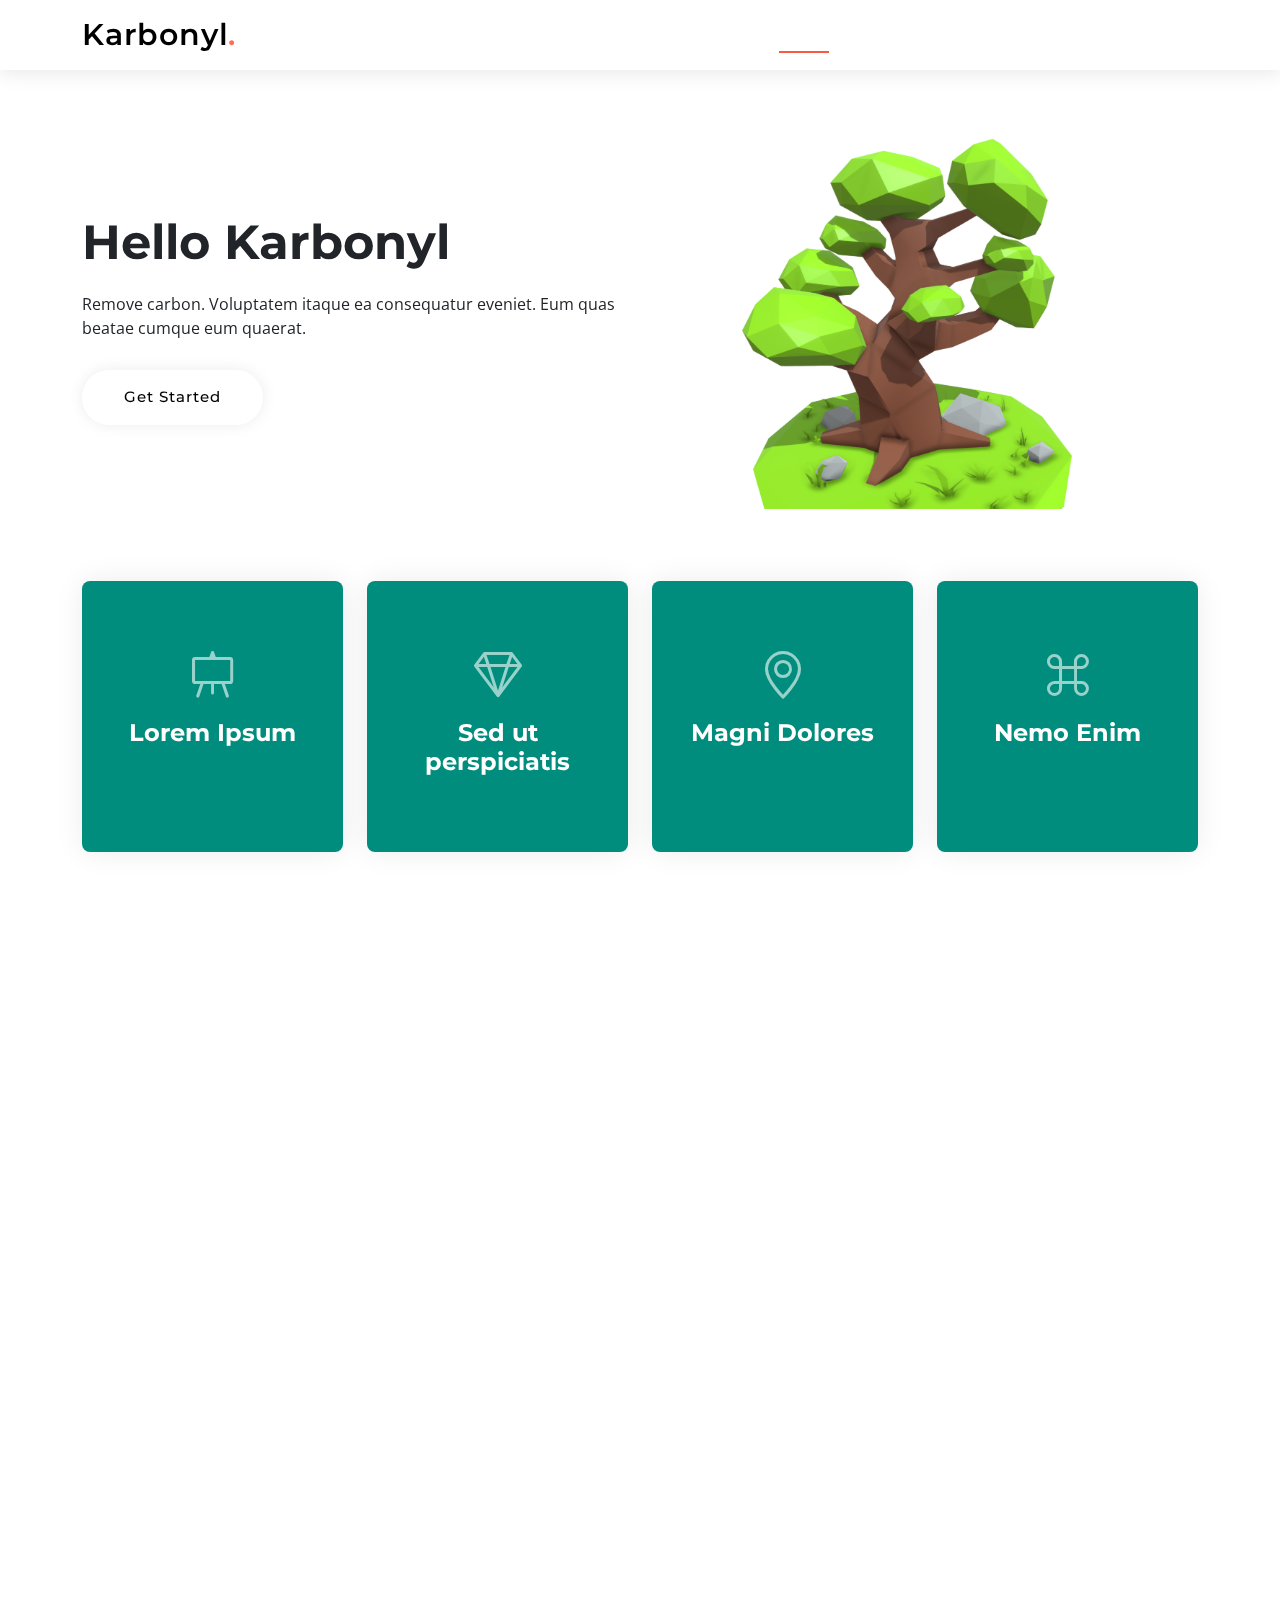
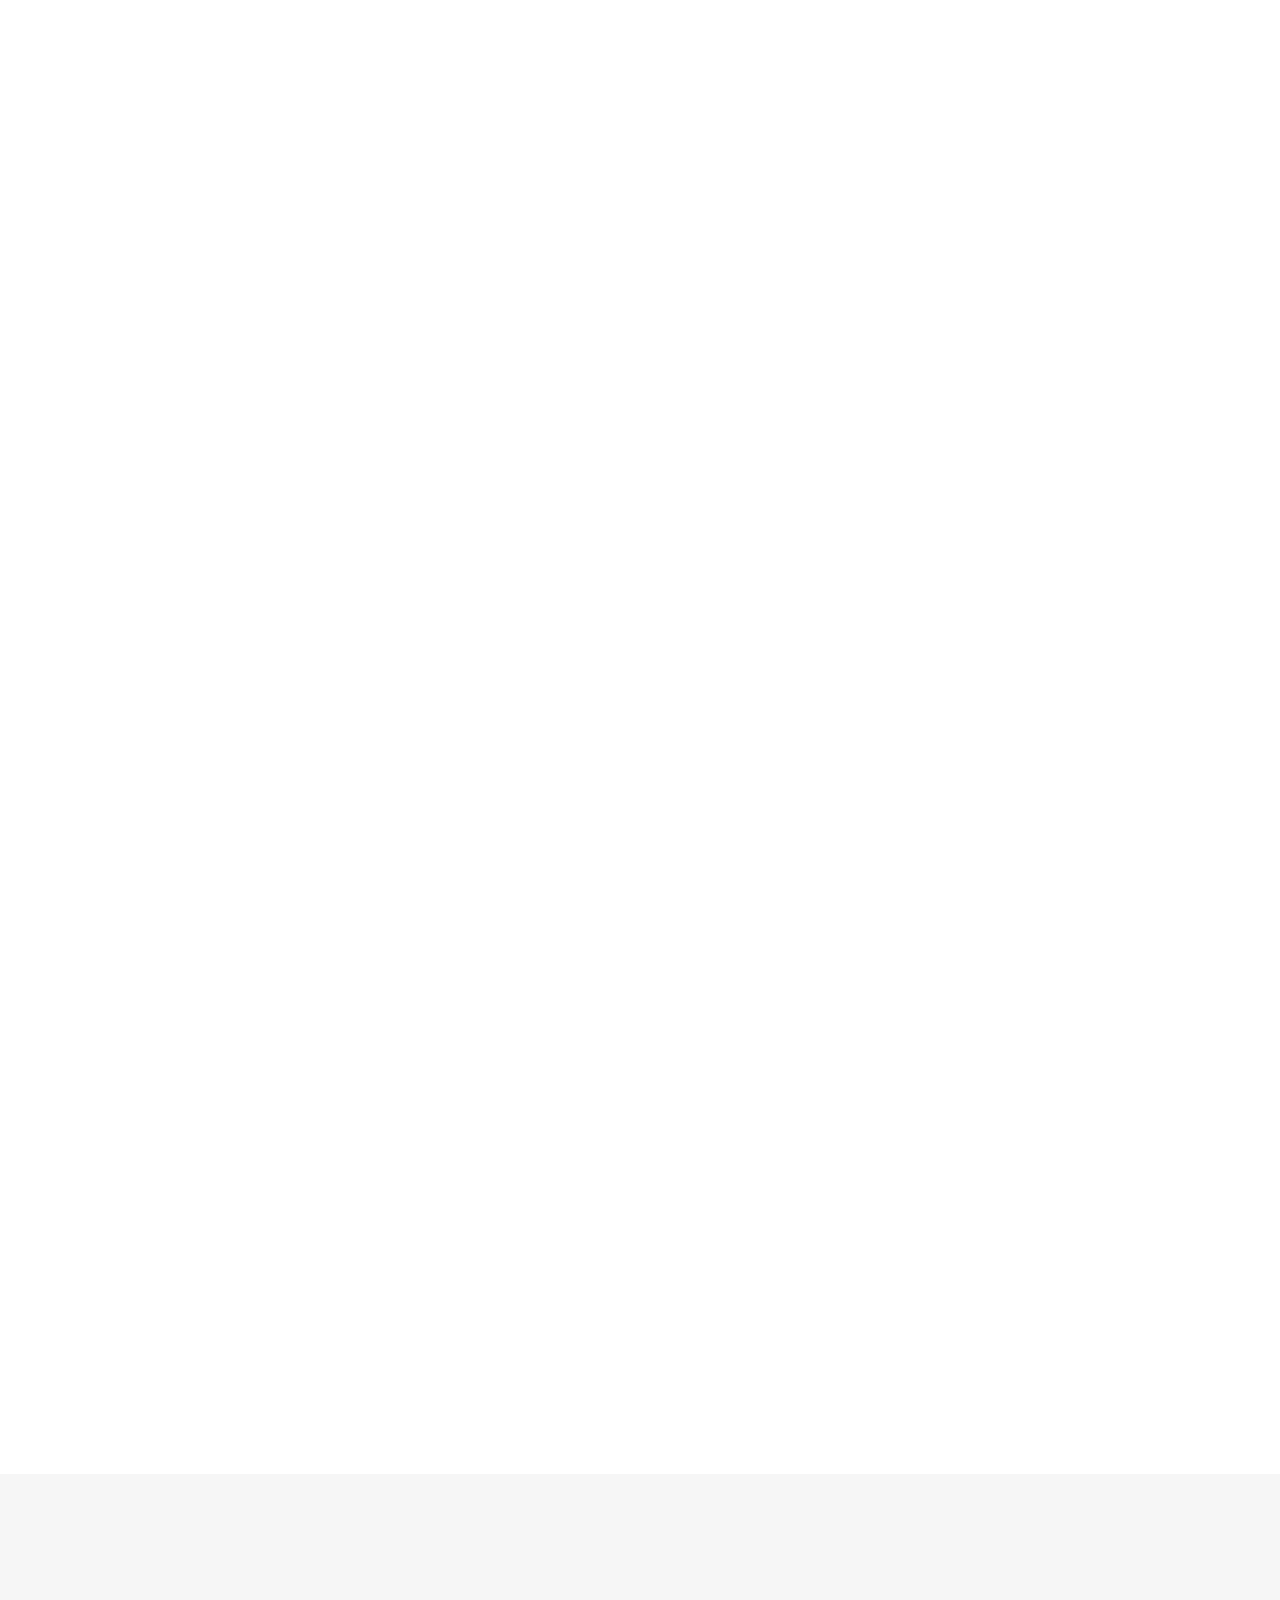
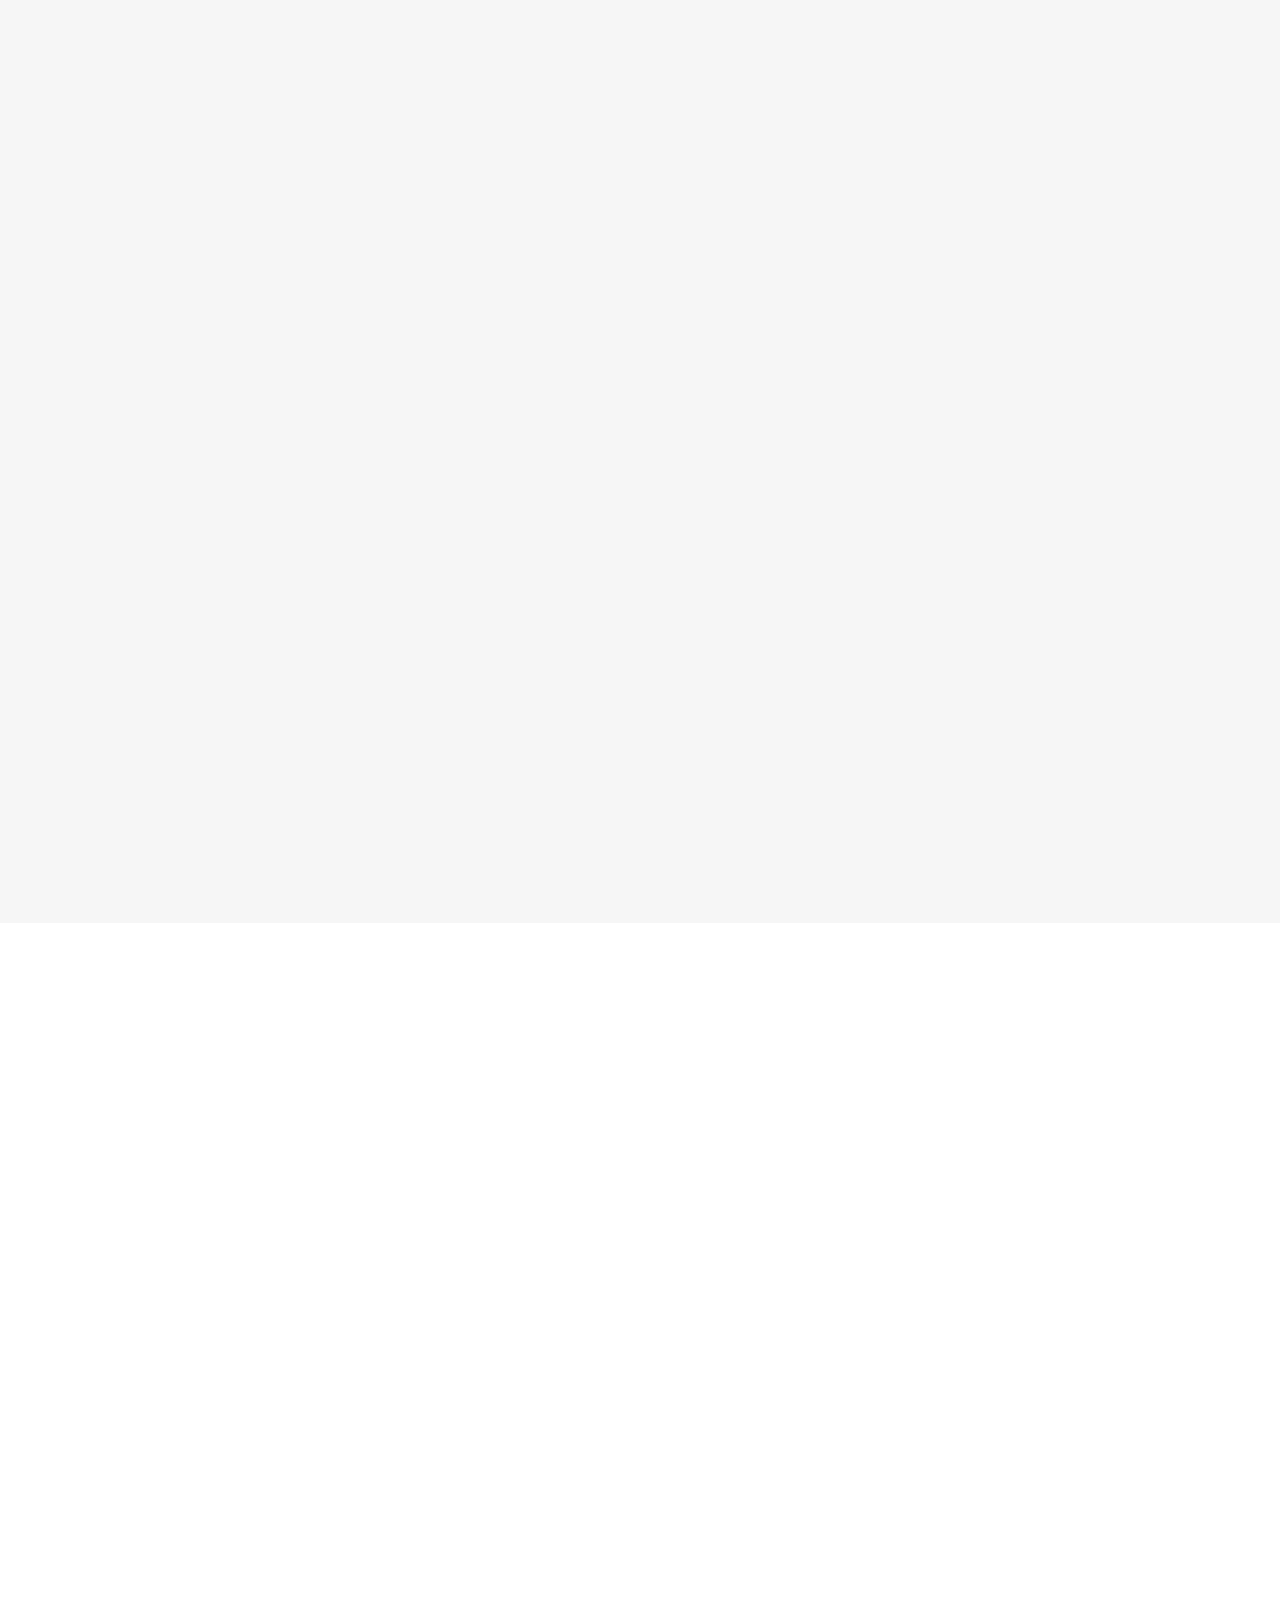
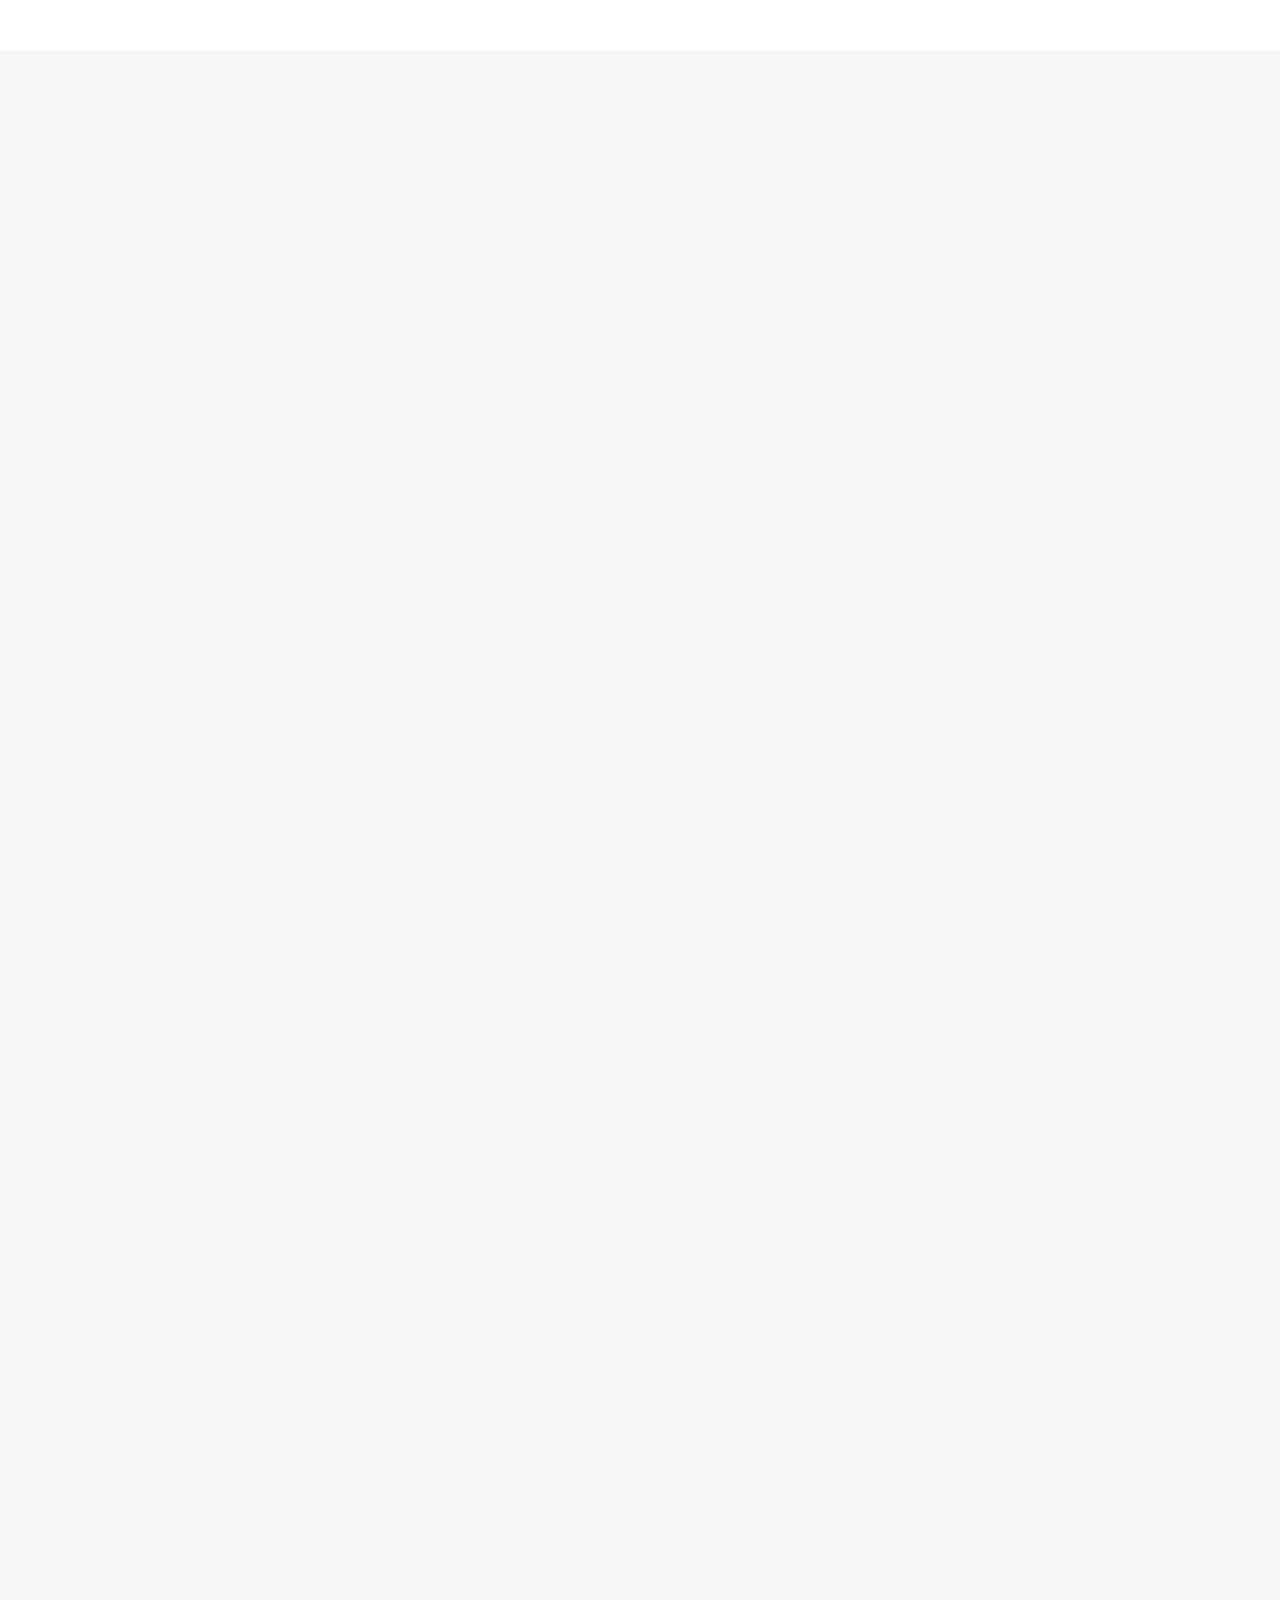
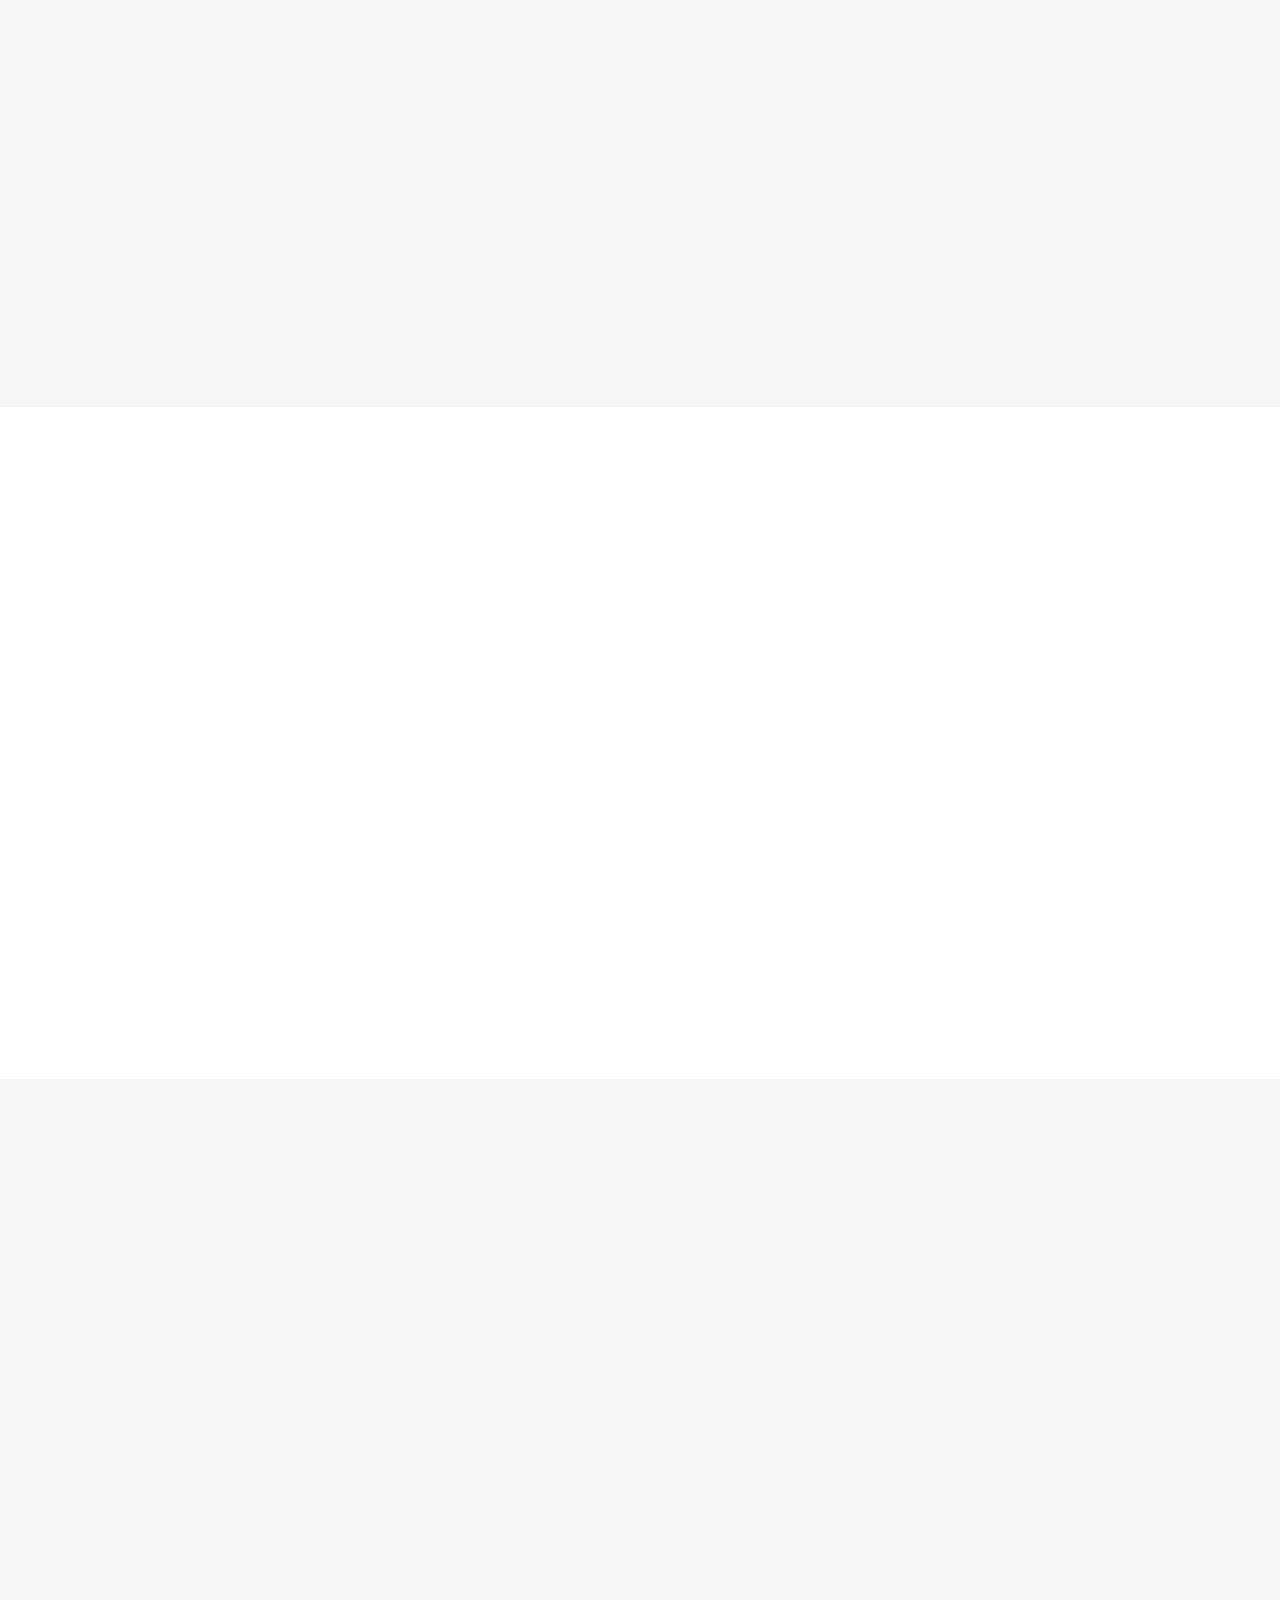
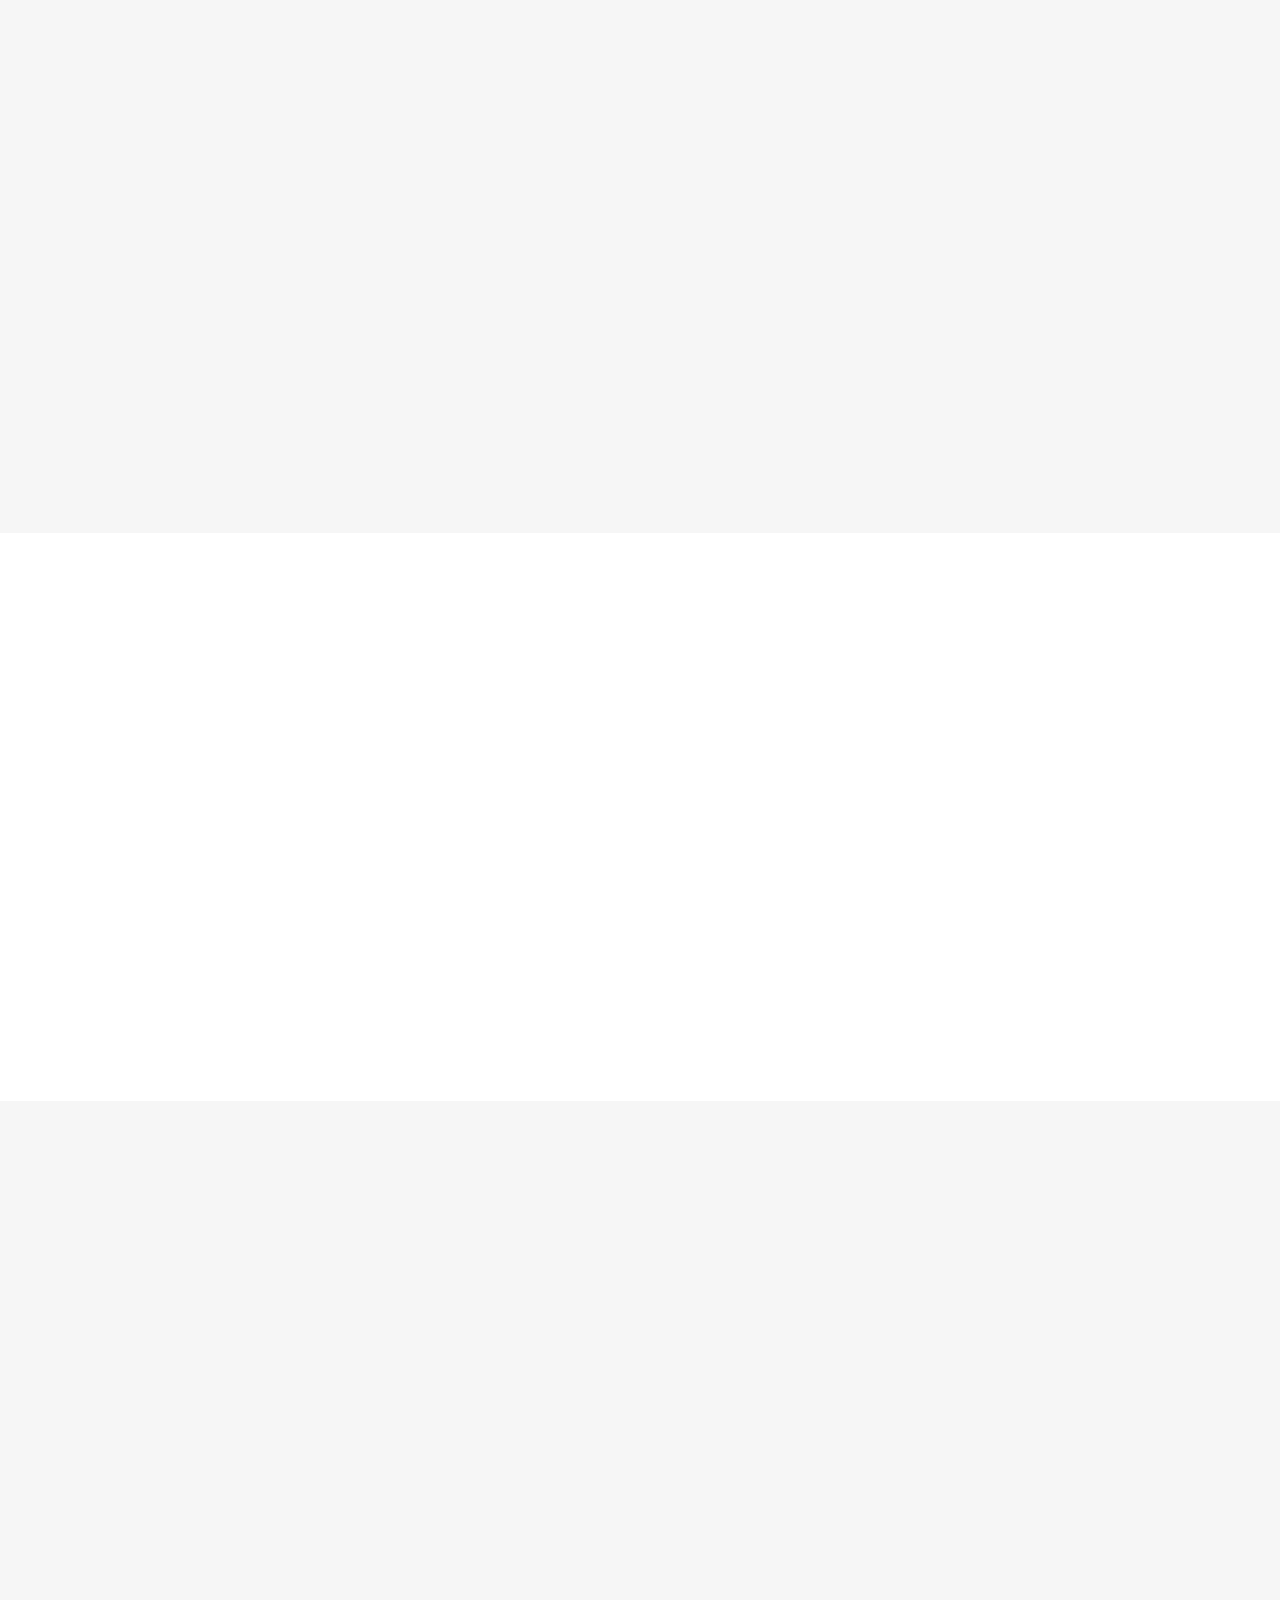
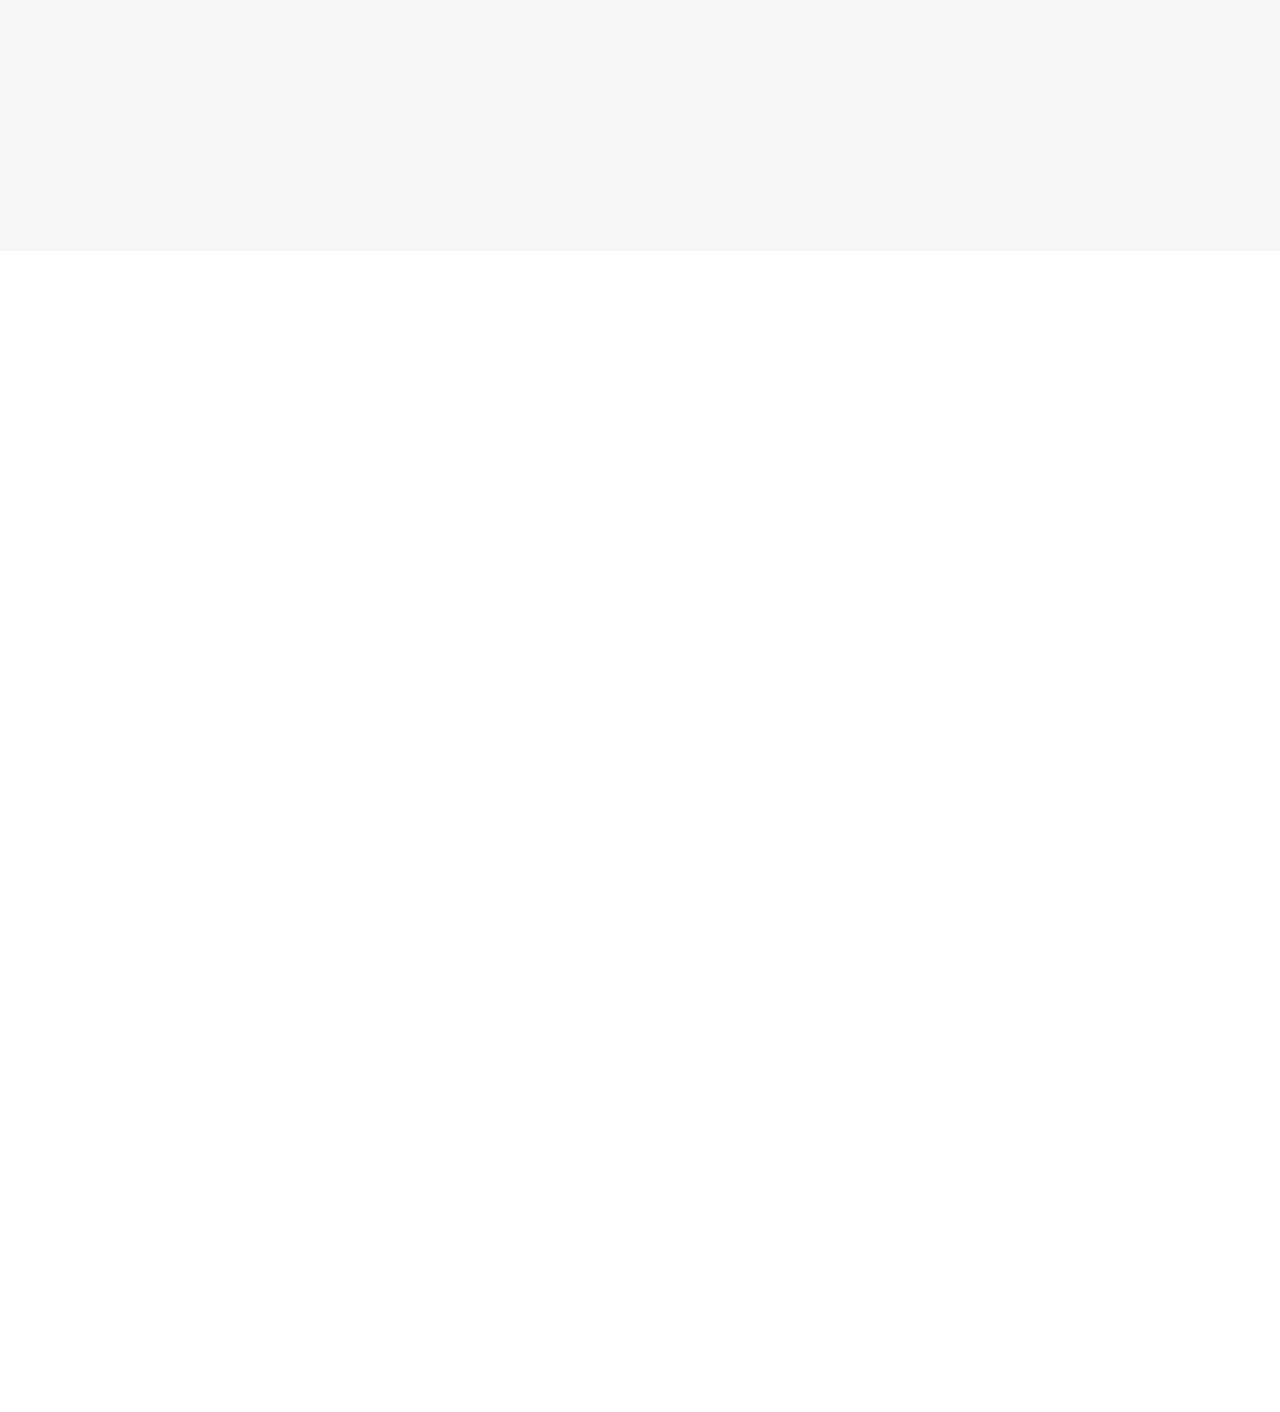
==== Impact/index.html @ b31f75f5 "Repushed a code" ====
<!DOCTYPE html>
<html lang="en">

<head>
  <meta charset="utf-8">
  <meta content="width=device-width, initial-scale=1.0" name="viewport">

  <title>Impact Bootstrap Template - Index</title>
  <meta content="" name="description">
  <meta content="" name="keywords">

  <!-- Favicons -->
  <link href="assets/img/favicon.png" rel="icon">
  <link href="assets/img/apple-touch-icon.png" rel="apple-touch-icon">

  <!-- Google Fonts -->
  <link rel="preconnect" href="https://fonts.googleapis.com">
  <link rel="preconnect" href="https://fonts.gstatic.com" crossorigin>
  <link href="https://fonts.googleapis.com/css2?family=Open+Sans:ital,wght@0,300;0,400;0,500;0,600;0,700;1,300;1,400;1,600;1,700&family=Montserrat:ital,wght@0,300;0,400;0,500;0,600;0,700;1,300;1,400;1,500;1,600;1,700&family=Raleway:ital,wght@0,300;0,400;0,500;0,600;0,700;1,300;1,400;1,500;1,600;1,700&display=swap" rel="stylesheet">

  <!-- Vendor CSS Files -->
  <link href="assets/vendor/bootstrap/css/bootstrap.min.css" rel="stylesheet">
  <link href="assets/vendor/bootstrap-icons/bootstrap-icons.css" rel="stylesheet">
  <link href="assets/vendor/aos/aos.css" rel="stylesheet">
  <link href="assets/vendor/glightbox/css/glightbox.min.css" rel="stylesheet">
  <link href="assets/vendor/swiper/swiper-bundle.min.css" rel="stylesheet">

  <!-- Template Main CSS File -->
  <link href="assets/css/main.css" rel="stylesheet">

  <!-- =======================================================
  * Template Name: Impact
  * Updated: Mar 10 2023 with Bootstrap v5.2.3
  * Template URL: https://bootstrapmade.com/impact-bootstrap-business-website-template/
  * Author: BootstrapMade.com
  * License: https://bootstrapmade.com/license/
  ======================================================== -->
</head>

<body>

  <!-- ======= Header ======= -->
  <!-- <section id="topbar" class="topbar d-flex align-items-center">
    <div class="container d-flex justify-content-center justify-content-md-between">
      <div class="contact-info d-flex align-items-center">
        <i class="bi bi-envelope d-flex align-items-center"><a href="mailto:contact@example.com">contact@example.com</a></i>
        <i class="bi bi-phone d-flex align-items-center ms-4"><span>+1 5589 55488 55</span></i>
      </div>
      <div class="social-links d-none d-md-flex align-items-center">
        <a href="#" class="twitter"><i class="bi bi-twitter"></i></a>
        <a href="#" class="facebook"><i class="bi bi-facebook"></i></a>
        <a href="#" class="instagram"><i class="bi bi-instagram"></i></a>
        <a href="#" class="linkedin"><i class="bi bi-linkedin"></i></i></a>
      </div>
    </div>
  </section> -->
  <!-- End Top Bar -->

  <header id="header" class="header d-flex align-items-center">

    <div class="container-fluid container-xl d-flex align-items-center justify-content-between">
      <a href="index.html" class="logo d-flex align-items-center">
        <!-- Uncomment the line below if you also wish to use an image logo -->
        <!-- <img src="assets/img/logo.png" alt=""> -->
        <h1>Karbonyl<span>.</span></h1>
      </a>
      <nav id="navbar" class="navbar">
        <ul>
          <li><a href="#hero">Home</a></li>
         
          <li><a href="#services">About</a></li>
          <li><a href="#team">Team</a></li>
           
          <li class="dropdown"><a href="#"><span>Products</span> <i class="bi bi-chevron-down dropdown-indicator"></i></a>
            <ul>
              <li><a href="#">Marketplace</a></li>
              <!-- <li class="dropdown"><a href="#"><span>Deep Drop Down</span> <i class="bi bi-chevron-down dropdown-indicator"></i></a>
                <ul>
                  <li><a href="#">Deep Drop Down 1</a></li>
                  <li><a href="#">Deep Drop Down 2</a></li>
                  <li><a href="#">Deep Drop Down 3</a></li>
                  <li><a href="#">Deep Drop Down 4</a></li>
                  <li><a href="#">Deep Drop Down 5</a></li> -->
                <!-- </ul> -->
              </li>
              <li><a href="#">Carbon Accounting</a></li>
              <li><a href="#">Nature-Based Game(Eranko)</a></li>
               
            </ul>
          </li>
          <li><a href="#contact">Contact</a></li>
        </ul>
      </nav><!-- .navbar -->

      <i class="mobile-nav-toggle mobile-nav-show bi bi-list"></i>
      <i class="mobile-nav-toggle mobile-nav-hide d-none bi bi-x"></i>

    </div>
  </header><!-- End Header -->
  <!-- End Header -->

  <!-- ======= Hero Section ======= -->
  <section id="hero" class="hero">
    <div class="container position-relative">
      <div class="row gy-5" data-aos="fade-in">
        <div class="col-lg-6 order-2 order-lg-1 d-flex flex-column justify-content-center text-center text-lg-start">
          <h2>Hello <span>Karbonyl</span></h2>
          <p> Remove carbon. Voluptatem itaque ea consequatur eveniet. Eum quas beatae cumque eum quaerat.</p>
          <div class="d-flex justify-content-center justify-content-lg-start">
            <a href="#about" class="btn-get-started">Get Started</a>
            <a href="https://www.youtube.com/watch?v=LXb3EKWsInQ" class="glightbox btn-watch-video d-flex align-items-center"><i class="bi bi-play-circle"></i><span>Watch Video</span></a>
          </div>
        </div>
        <div class="col-lg-6 order-1 order-lg-2">
          <img src="assets/img/hero-mail.png" class="img-fluid" alt="" data-aos="zoom-out" data-aos-delay="100">
        </div>
      </div>
    </div>

    <div class="icon-boxes position-relative">
      <div class="container position-relative">
        <div class="row gy-4 mt-5">

          <div class="col-xl-3 col-md-6" data-aos="fade-up" data-aos-delay="100">
            <div class="icon-box">
              <div class="icon"><i class="bi bi-easel"></i></div>
              <h4 class="title"><a href="" class="stretched-link">Lorem Ipsum</a></h4>
            </div>
          </div><!--End Icon Box -->

          <div class="col-xl-3 col-md-6" data-aos="fade-up" data-aos-delay="200">
            <div class="icon-box">
              <div class="icon"><i class="bi bi-gem"></i></div>
              <h4 class="title"><a href="" class="stretched-link">Sed ut perspiciatis</a></h4>
            </div>
          </div><!--End Icon Box -->

          <div class="col-xl-3 col-md-6" data-aos="fade-up" data-aos-delay="300">
            <div class="icon-box">
              <div class="icon"><i class="bi bi-geo-alt"></i></div>
              <h4 class="title"><a href="" class="stretched-link">Magni Dolores</a></h4>
            </div>
          </div><!--End Icon Box -->

          <div class="col-xl-3 col-md-6" data-aos="fade-up" data-aos-delay="500">
            <div class="icon-box">
              <div class="icon"><i class="bi bi-command"></i></div>
              <h4 class="title"><a href="" class="stretched-link">Nemo Enim</a></h4>
            </div>
          </div><!--End Icon Box -->

        </div>
      </div>
    </div>

    </div>
  </section>
  <!-- End Hero Section -->

  <main id="main">

    <!-- ======= About Us Section ======= -->
    <section id="about" class="about">
      <div class="container" data-aos="fade-up">

        <div class="section-header">
          <h2>About Us</h2>
          <p>Aperiam dolorum et et wuia molestias qui eveniet numquam nihil porro incidunt dolores placeat sunt id nobis omnis tiledo stran delop</p>
        </div>

        <div class="row gy-4">
          <div class="col-lg-6">
            <h3>Voluptatem dignissimos provident quasi corporis</h3>
            <img src="assets/img/about.jpg" class="img-fluid rounded-4 mb-4" alt="">
            <p>Ut fugiat ut sunt quia veniam. Voluptate perferendis perspiciatis quod nisi et. Placeat debitis quia recusandae odit et consequatur voluptatem. Dignissimos pariatur consectetur fugiat voluptas ea.</p>
            <p>Temporibus nihil enim deserunt sed ea. Provident sit expedita aut cupiditate nihil vitae quo officia vel. Blanditiis eligendi possimus et in cum. Quidem eos ut sint rem veniam qui. Ut ut repellendus nobis tempore doloribus debitis explicabo similique sit. Accusantium sed ut omnis beatae neque deleniti repellendus.</p>
          </div>
          <div class="col-lg-6">
            <div class="content ps-0 ps-lg-5">
              <p class="fst-italic">
                Lorem ipsum dolor sit amet, consectetur adipiscing elit, sed do eiusmod tempor incididunt ut labore et dolore
                magna aliqua.
              </p>
              <ul>
                <li><i class="bi bi-check-circle-fill"></i> Ullamco laboris nisi ut aliquip ex ea commodo consequat.</li>
                <li><i class="bi bi-check-circle-fill"></i> Duis aute irure dolor in reprehenderit in voluptate velit.</li>
                <li><i class="bi bi-check-circle-fill"></i> Ullamco laboris nisi ut aliquip ex ea commodo consequat. Duis aute irure dolor in reprehenderit in voluptate trideta storacalaperda mastiro dolore eu fugiat nulla pariatur.</li>
              </ul>
              <p>
                Ullamco laboris nisi ut aliquip ex ea commodo consequat. Duis aute irure dolor in reprehenderit in voluptate
                velit esse cillum dolore eu fugiat nulla pariatur. Excepteur sint occaecat cupidatat non proident
              </p>

              <div class="position-relative mt-4">
                <img src="assets/img/about-2.jpg" class="img-fluid rounded-4" alt="">
                <a href="https://www.youtube.com/watch?v=LXb3EKWsInQ" class="glightbox play-btn"></a>
              </div>
            </div>
          </div>
        </div>

      </div>
    </section><!-- End About Us Section -->

    <!-- ======= Clients Section ======= -->
    <section id="clients" class="clients">
      <div class="container" data-aos="zoom-out">

        <div class="clients-slider swiper">
          <div class="swiper-wrapper align-items-center">
            <div class="swiper-slide"><img src="assets/img/clients/client-1.png" class="img-fluid" alt=""></div>
            <div class="swiper-slide"><img src="assets/img/clients/client-2.png" class="img-fluid" alt=""></div>
            <div class="swiper-slide"><img src="assets/img/clients/client-3.png" class="img-fluid" alt=""></div>
            <div class="swiper-slide"><img src="assets/img/clients/client-4.png" class="img-fluid" alt=""></div>
            <div class="swiper-slide"><img src="assets/img/clients/client-5.png" class="img-fluid" alt=""></div>
            <div class="swiper-slide"><img src="assets/img/clients/client-6.png" class="img-fluid" alt=""></div>
            <div class="swiper-slide"><img src="assets/img/clients/client-7.png" class="img-fluid" alt=""></div>
            <div class="swiper-slide"><img src="assets/img/clients/client-8.png" class="img-fluid" alt=""></div>
          </div>
        </div>

      </div>
    </section><!-- End Clients Section -->

    <!-- ======= Stats Counter Section ======= -->
    <section id="stats-counter" class="stats-counter">
      <div class="container" data-aos="fade-up">

        <div class="row gy-4 align-items-center">

          <div class="col-lg-6">
            <img src="assets/img/stats-img.svg" alt="" class="img-fluid">
          </div>

          <div class="col-lg-6">

            <div class="stats-item d-flex align-items-center">
              <span data-purecounter-start="0" data-purecounter-end="232" data-purecounter-duration="1" class="purecounter"></span>
              <p><strong>Happy Clients</strong> consequuntur quae diredo para mesta</p>
            </div><!-- End Stats Item -->

            <div class="stats-item d-flex align-items-center">
              <span data-purecounter-start="0" data-purecounter-end="521" data-purecounter-duration="1" class="purecounter"></span>
              <p><strong>Projects</strong> adipisci atque cum quia aut</p>
            </div><!-- End Stats Item -->

            <div class="stats-item d-flex align-items-center">
              <span data-purecounter-start="0" data-purecounter-end="453" data-purecounter-duration="1" class="purecounter"></span>
              <p><strong>Hours Of Support</strong> aut commodi quaerat</p>
            </div><!-- End Stats Item -->

          </div>

        </div>

      </div>
    </section><!-- End Stats Counter Section -->

    <!-- ======= Call To Action Section ======= -->
    <section id="call-to-action" class="call-to-action">
      <div class="container text-center" data-aos="zoom-out">
        <a href="https://www.youtube.com/watch?v=LXb3EKWsInQ" class="glightbox play-btn"></a>
        <h3>Call To Action</h3>
        <p> Duis aute irure dolor in reprehenderit in voluptate velit esse cillum dolore eu fugiat nulla pariatur. Excepteur sint occaecat cupidatat non proident, sunt in culpa qui officia deserunt mollit anim id est laborum.</p>
        <a class="cta-btn" href="#">Call To Action</a>
      </div>
    </section><!-- End Call To Action Section -->

    <!-- ======= Our Services Section ======= -->
    <section id="services" class="services sections-bg">
      <div class="container" data-aos="fade-up">

        <div class="section-header">
          <h2>Our Services</h2>
          <p>Aperiam dolorum et et wuia molestias qui eveniet numquam nihil porro incidunt dolores placeat sunt id nobis omnis tiledo stran delop</p>
        </div>

        <div class="row gy-4" data-aos="fade-up" data-aos-delay="100">

          <div class="col-lg-4 col-md-6">
            <div class="service-item  position-relative">
              <div class="icon">
                <i class="bi bi-activity"></i>
              </div>
              <h3>Nesciunt Mete</h3>
              <p>Provident nihil minus qui consequatur non omnis maiores. Eos accusantium minus dolores iure perferendis tempore et consequatur.</p>
              <a href="#" class="readmore stretched-link">Read more <i class="bi bi-arrow-right"></i></a>
            </div>
          </div><!-- End Service Item -->

          <div class="col-lg-4 col-md-6">
            <div class="service-item position-relative">
              <div class="icon">
                <i class="bi bi-broadcast"></i>
              </div>
              <h3>Eosle Commodi</h3>
              <p>Ut autem aut autem non a. Sint sint sit facilis nam iusto sint. Libero corrupti neque eum hic non ut nesciunt dolorem.</p>
              <a href="#" class="readmore stretched-link">Read more <i class="bi bi-arrow-right"></i></a>
            </div>
          </div><!-- End Service Item -->

          <div class="col-lg-4 col-md-6">
            <div class="service-item position-relative">
              <div class="icon">
                <i class="bi bi-easel"></i>
              </div>
              <h3>Ledo Markt</h3>
              <p>Ut excepturi voluptatem nisi sed. Quidem fuga consequatur. Minus ea aut. Vel qui id voluptas adipisci eos earum corrupti.</p>
              <a href="#" class="readmore stretched-link">Read more <i class="bi bi-arrow-right"></i></a>
            </div>
          </div><!-- End Service Item -->

          <div class="col-lg-4 col-md-6">
            <div class="service-item position-relative">
              <div class="icon">
                <i class="bi bi-bounding-box-circles"></i>
              </div>
              <h3>Asperiores Commodit</h3>
              <p>Non et temporibus minus omnis sed dolor esse consequatur. Cupiditate sed error ea fuga sit provident adipisci neque.</p>
              <a href="#" class="readmore stretched-link">Read more <i class="bi bi-arrow-right"></i></a>
            </div>
          </div><!-- End Service Item -->

          <div class="col-lg-4 col-md-6">
            <div class="service-item position-relative">
              <div class="icon">
                <i class="bi bi-calendar4-week"></i>
              </div>
              <h3>Velit Doloremque</h3>
              <p>Cumque et suscipit saepe. Est maiores autem enim facilis ut aut ipsam corporis aut. Sed animi at autem alias eius labore.</p>
              <a href="#" class="readmore stretched-link">Read more <i class="bi bi-arrow-right"></i></a>
            </div>
          </div><!-- End Service Item -->

          <div class="col-lg-4 col-md-6">
            <div class="service-item position-relative">
              <div class="icon">
                <i class="bi bi-chat-square-text"></i>
              </div>
              <h3>Dolori Architecto</h3>
              <p>Hic molestias ea quibusdam eos. Fugiat enim doloremque aut neque non et debitis iure. Corrupti recusandae ducimus enim.</p>
              <a href="#" class="readmore stretched-link">Read more <i class="bi bi-arrow-right"></i></a>
            </div>
          </div><!-- End Service Item -->

        </div>

      </div>
    </section><!-- End Our Services Section -->

    <!-- ======= Testimonials Section ======= -->
    <section id="testimonials" class="testimonials">
      <div class="container" data-aos="fade-up">

        <div class="section-header">
          <h2>Testimonials</h2>
          <p>Voluptatem quibusdam ut ullam perferendis repellat non ut consequuntur est eveniet deleniti fignissimos eos quam</p>
        </div>

        <div class="slides-3 swiper" data-aos="fade-up" data-aos-delay="100">
          <div class="swiper-wrapper">

            <div class="swiper-slide">
              <div class="testimonial-wrap">
                <div class="testimonial-item">
                  <div class="d-flex align-items-center">
                    <img src="assets/img/testimonials/testimonials-1.jpg" class="testimonial-img flex-shrink-0" alt="">
                    <div>
                      <h3>Saul Goodman</h3>
                      <h4>Ceo &amp; Founder</h4>
                      <div class="stars">
                        <i class="bi bi-star-fill"></i><i class="bi bi-star-fill"></i><i class="bi bi-star-fill"></i><i class="bi bi-star-fill"></i><i class="bi bi-star-fill"></i>
                      </div>
                    </div>
                  </div>
                  <p>
                    <i class="bi bi-quote quote-icon-left"></i>
                    Proin iaculis purus consequat sem cure digni ssim donec porttitora entum suscipit rhoncus. Accusantium quam, ultricies eget id, aliquam eget nibh et. Maecen aliquam, risus at semper.
                    <i class="bi bi-quote quote-icon-right"></i>
                  </p>
                </div>
              </div>
            </div><!-- End testimonial item -->

            <div class="swiper-slide">
              <div class="testimonial-wrap">
                <div class="testimonial-item">
                  <div class="d-flex align-items-center">
                    <img src="assets/img/testimonials/testimonials-2.jpg" class="testimonial-img flex-shrink-0" alt="">
                    <div>
                      <h3>Sara Wilsson</h3>
                      <h4>Designer</h4>
                      <div class="stars">
                        <i class="bi bi-star-fill"></i><i class="bi bi-star-fill"></i><i class="bi bi-star-fill"></i><i class="bi bi-star-fill"></i><i class="bi bi-star-fill"></i>
                      </div>
                    </div>
                  </div>
                  <p>
                    <i class="bi bi-quote quote-icon-left"></i>
                    Export tempor illum tamen malis malis eram quae irure esse labore quem cillum quid cillum eram malis quorum velit fore eram velit sunt aliqua noster fugiat irure amet legam anim culpa.
                    <i class="bi bi-quote quote-icon-right"></i>
                  </p>
                </div>
              </div>
            </div><!-- End testimonial item -->

            <div class="swiper-slide">
              <div class="testimonial-wrap">
                <div class="testimonial-item">
                  <div class="d-flex align-items-center">
                    <img src="assets/img/testimonials/testimonials-3.jpg" class="testimonial-img flex-shrink-0" alt="">
                    <div>
                      <h3>Jena Karlis</h3>
                      <h4>Store Owner</h4>
                      <div class="stars">
                        <i class="bi bi-star-fill"></i><i class="bi bi-star-fill"></i><i class="bi bi-star-fill"></i><i class="bi bi-star-fill"></i><i class="bi bi-star-fill"></i>
                      </div>
                    </div>
                  </div>
                  <p>
                    <i class="bi bi-quote quote-icon-left"></i>
                    Enim nisi quem export duis labore cillum quae magna enim sint quorum nulla quem veniam duis minim tempor labore quem eram duis noster aute amet eram fore quis sint minim.
                    <i class="bi bi-quote quote-icon-right"></i>
                  </p>
                </div>
              </div>
            </div><!-- End testimonial item -->

            <div class="swiper-slide">
              <div class="testimonial-wrap">
                <div class="testimonial-item">
                  <div class="d-flex align-items-center">
                    <img src="assets/img/testimonials/testimonials-4.jpg" class="testimonial-img flex-shrink-0" alt="">
                    <div>
                      <h3>Matt Brandon</h3>
                      <h4>Freelancer</h4>
                      <div class="stars">
                        <i class="bi bi-star-fill"></i><i class="bi bi-star-fill"></i><i class="bi bi-star-fill"></i><i class="bi bi-star-fill"></i><i class="bi bi-star-fill"></i>
                      </div>
                    </div>
                  </div>
                  <p>
                    <i class="bi bi-quote quote-icon-left"></i>
                    Fugiat enim eram quae cillum dolore dolor amet nulla culpa multos export minim fugiat minim velit minim dolor enim duis veniam ipsum anim magna sunt elit fore quem dolore.
                    <i class="bi bi-quote quote-icon-right"></i>
                  </p>
                </div>
              </div>
            </div><!-- End testimonial item -->

            <div class="swiper-slide">
              <div class="testimonial-wrap">
                <div class="testimonial-item">
                  <div class="d-flex align-items-center">
                    <img src="assets/img/testimonials/testimonials-5.jpg" class="testimonial-img flex-shrink-0" alt="">
                    <div>
                      <h3>John Larson</h3>
                      <h4>Entrepreneur</h4>
                      <div class="stars">
                        <i class="bi bi-star-fill"></i><i class="bi bi-star-fill"></i><i class="bi bi-star-fill"></i><i class="bi bi-star-fill"></i><i class="bi bi-star-fill"></i>
                      </div>
                    </div>
                  </div>
                  <p>
                    <i class="bi bi-quote quote-icon-left"></i>
                    Quis quorum aliqua sint quem legam fore sunt eram irure aliqua veniam tempor noster veniam enim culpa labore duis sunt culpa nulla illum cillum fugiat legam esse veniam culpa fore.
                    <i class="bi bi-quote quote-icon-right"></i>
                  </p>
                </div>
              </div>
            </div><!-- End testimonial item -->

          </div>
          <div class="swiper-pagination"></div>
        </div>

      </div>
    </section><!-- End Testimonials Section -->

    <!-- ======= Portfolio Section ======= -->
    <section id="portfolio" class="portfolio sections-bg">
      <div class="container" data-aos="fade-up">

        <div class="section-header">
          <h2>Portfolio</h2>
          <p>Quam sed id excepturi ccusantium dolorem ut quis dolores nisi llum nostrum enim velit qui ut et autem uia reprehenderit sunt deleniti</p>
        </div>

        <div class="portfolio-isotope" data-portfolio-filter="*" data-portfolio-layout="masonry" data-portfolio-sort="original-order" data-aos="fade-up" data-aos-delay="100">

          <div>
            <ul class="portfolio-flters">
              <li data-filter="*" class="filter-active">All</li>
              <li data-filter=".filter-app">App</li>
              <li data-filter=".filter-product">Product</li>
              <li data-filter=".filter-branding">Branding</li>
              <li data-filter=".filter-books">Books</li>
            </ul><!-- End Portfolio Filters -->
          </div>

          <div class="row gy-4 portfolio-container">

            <div class="col-xl-4 col-md-6 portfolio-item filter-app">
              <div class="portfolio-wrap">
                <a href="assets/img/portfolio/app-1.jpg" data-gallery="portfolio-gallery-app" class="glightbox"><img src="assets/img/portfolio/app-1.jpg" class="img-fluid" alt=""></a>
                <div class="portfolio-info">
                  <h4><a href="portfolio-details.html" title="More Details">App 1</a></h4>
                  <p>Lorem ipsum, dolor sit amet consectetur</p>
                </div>
              </div>
            </div><!-- End Portfolio Item -->

            <div class="col-xl-4 col-md-6 portfolio-item filter-product">
              <div class="portfolio-wrap">
                <a href="assets/img/portfolio/product-1.jpg" data-gallery="portfolio-gallery-app" class="glightbox"><img src="assets/img/portfolio/product-1.jpg" class="img-fluid" alt=""></a>
                <div class="portfolio-info">
                  <h4><a href="portfolio-details.html" title="More Details">Product 1</a></h4>
                  <p>Lorem ipsum, dolor sit amet consectetur</p>
                </div>
              </div>
            </div><!-- End Portfolio Item -->

            <div class="col-xl-4 col-md-6 portfolio-item filter-branding">
              <div class="portfolio-wrap">
                <a href="assets/img/portfolio/branding-1.jpg" data-gallery="portfolio-gallery-app" class="glightbox"><img src="assets/img/portfolio/branding-1.jpg" class="img-fluid" alt=""></a>
                <div class="portfolio-info">
                  <h4><a href="portfolio-details.html" title="More Details">Branding 1</a></h4>
                  <p>Lorem ipsum, dolor sit amet consectetur</p>
                </div>
              </div>
            </div><!-- End Portfolio Item -->

            <div class="col-xl-4 col-md-6 portfolio-item filter-books">
              <div class="portfolio-wrap">
                <a href="assets/img/portfolio/books-1.jpg" data-gallery="portfolio-gallery-app" class="glightbox"><img src="assets/img/portfolio/books-1.jpg" class="img-fluid" alt=""></a>
                <div class="portfolio-info">
                  <h4><a href="portfolio-details.html" title="More Details">Books 1</a></h4>
                  <p>Lorem ipsum, dolor sit amet consectetur</p>
                </div>
              </div>
            </div><!-- End Portfolio Item -->

            <div class="col-xl-4 col-md-6 portfolio-item filter-app">
              <div class="portfolio-wrap">
                <a href="assets/img/portfolio/app-2.jpg" data-gallery="portfolio-gallery-app" class="glightbox"><img src="assets/img/portfolio/app-2.jpg" class="img-fluid" alt=""></a>
                <div class="portfolio-info">
                  <h4><a href="portfolio-details.html" title="More Details">App 2</a></h4>
                  <p>Lorem ipsum, dolor sit amet consectetur</p>
                </div>
              </div>
            </div><!-- End Portfolio Item -->

            <div class="col-xl-4 col-md-6 portfolio-item filter-product">
              <div class="portfolio-wrap">
                <a href="assets/img/portfolio/product-2.jpg" data-gallery="portfolio-gallery-app" class="glightbox"><img src="assets/img/portfolio/product-2.jpg" class="img-fluid" alt=""></a>
                <div class="portfolio-info">
                  <h4><a href="portfolio-details.html" title="More Details">Product 2</a></h4>
                  <p>Lorem ipsum, dolor sit amet consectetur</p>
                </div>
              </div>
            </div><!-- End Portfolio Item -->

            <div class="col-xl-4 col-md-6 portfolio-item filter-branding">
              <div class="portfolio-wrap">
                <a href="assets/img/portfolio/branding-2.jpg" data-gallery="portfolio-gallery-app" class="glightbox"><img src="assets/img/portfolio/branding-2.jpg" class="img-fluid" alt=""></a>
                <div class="portfolio-info">
                  <h4><a href="portfolio-details.html" title="More Details">Branding 2</a></h4>
                  <p>Lorem ipsum, dolor sit amet consectetur</p>
                </div>
              </div>
            </div><!-- End Portfolio Item -->

            <div class="col-xl-4 col-md-6 portfolio-item filter-books">
              <div class="portfolio-wrap">
                <a href="assets/img/portfolio/books-2.jpg" data-gallery="portfolio-gallery-app" class="glightbox"><img src="assets/img/portfolio/books-2.jpg" class="img-fluid" alt=""></a>
                <div class="portfolio-info">
                  <h4><a href="portfolio-details.html" title="More Details">Books 2</a></h4>
                  <p>Lorem ipsum, dolor sit amet consectetur</p>
                </div>
              </div>
            </div><!-- End Portfolio Item -->

            <div class="col-xl-4 col-md-6 portfolio-item filter-app">
              <div class="portfolio-wrap">
                <a href="assets/img/portfolio/app-3.jpg" data-gallery="portfolio-gallery-app" class="glightbox"><img src="assets/img/portfolio/app-3.jpg" class="img-fluid" alt=""></a>
                <div class="portfolio-info">
                  <h4><a href="portfolio-details.html" title="More Details">App 3</a></h4>
                  <p>Lorem ipsum, dolor sit amet consectetur</p>
                </div>
              </div>
            </div><!-- End Portfolio Item -->

            <div class="col-xl-4 col-md-6 portfolio-item filter-product">
              <div class="portfolio-wrap">
                <a href="assets/img/portfolio/product-3.jpg" data-gallery="portfolio-gallery-app" class="glightbox"><img src="assets/img/portfolio/product-3.jpg" class="img-fluid" alt=""></a>
                <div class="portfolio-info">
                  <h4><a href="portfolio-details.html" title="More Details">Product 3</a></h4>
                  <p>Lorem ipsum, dolor sit amet consectetur</p>
                </div>
              </div>
            </div><!-- End Portfolio Item -->

            <div class="col-xl-4 col-md-6 portfolio-item filter-branding">
              <div class="portfolio-wrap">
                <a href="assets/img/portfolio/branding-3.jpg" data-gallery="portfolio-gallery-app" class="glightbox"><img src="assets/img/portfolio/branding-3.jpg" class="img-fluid" alt=""></a>
                <div class="portfolio-info">
                  <h4><a href="portfolio-details.html" title="More Details">Branding 3</a></h4>
                  <p>Lorem ipsum, dolor sit amet consectetur</p>
                </div>
              </div>
            </div><!-- End Portfolio Item -->

            <div class="col-xl-4 col-md-6 portfolio-item filter-books">
              <div class="portfolio-wrap">
                <a href="assets/img/portfolio/books-3.jpg" data-gallery="portfolio-gallery-app" class="glightbox"><img src="assets/img/portfolio/books-3.jpg" class="img-fluid" alt=""></a>
                <div class="portfolio-info">
                  <h4><a href="portfolio-details.html" title="More Details">Books 3</a></h4>
                  <p>Lorem ipsum, dolor sit amet consectetur</p>
                </div>
              </div>
            </div><!-- End Portfolio Item -->

          </div><!-- End Portfolio Container -->

        </div>

      </div>
    </section><!-- End Portfolio Section -->

    <!-- ======= Our Team Section ======= -->
    <section id="team" class="team">
      <div class="container" data-aos="fade-up">

        <div class="section-header">
          <h2>Our Team</h2>
          <p>Nulla dolorum nulla nesciunt rerum facere sed ut inventore quam porro nihil id ratione ea sunt quis dolorem dolore earum</p>
        </div>

        <div class="row gy-4">

          <div class="col-xl-3 col-md-6 d-flex" data-aos="fade-up" data-aos-delay="100">
            <div class="member">
              <img src="assets/img/team/team-1.jpg" class="img-fluid" alt="">
              <h4>Walter White</h4>
              <span>Web Development</span>
              <div class="social">
                <a href=""><i class="bi bi-twitter"></i></a>
                <a href=""><i class="bi bi-facebook"></i></a>
                <a href=""><i class="bi bi-instagram"></i></a>
                <a href=""><i class="bi bi-linkedin"></i></a>
              </div>
            </div>
          </div><!-- End Team Member -->

          <div class="col-xl-3 col-md-6 d-flex" data-aos="fade-up" data-aos-delay="200">
            <div class="member">
              <img src="assets/img/team/team-2.jpg" class="img-fluid" alt="">
              <h4>Sarah Jhinson</h4>
              <span>Marketing</span>
              <div class="social">
                <a href=""><i class="bi bi-twitter"></i></a>
                <a href=""><i class="bi bi-facebook"></i></a>
                <a href=""><i class="bi bi-instagram"></i></a>
                <a href=""><i class="bi bi-linkedin"></i></a>
              </div>
            </div>
          </div><!-- End Team Member -->

          <div class="col-xl-3 col-md-6 d-flex" data-aos="fade-up" data-aos-delay="300">
            <div class="member">
              <img src="assets/img/team/team-3.jpg" class="img-fluid" alt="">
              <h4>William Anderson</h4>
              <span>Content</span>
              <div class="social">
                <a href=""><i class="bi bi-twitter"></i></a>
                <a href=""><i class="bi bi-facebook"></i></a>
                <a href=""><i class="bi bi-instagram"></i></a>
                <a href=""><i class="bi bi-linkedin"></i></a>
              </div>
            </div>
          </div><!-- End Team Member -->

          <div class="col-xl-3 col-md-6 d-flex" data-aos="fade-up" data-aos-delay="400">
            <div class="member">
              <img src="assets/img/team/team-4.jpg" class="img-fluid" alt="">
              <h4>Amanda Jepson</h4>
              <span>Accountant</span>
              <div class="social">
                <a href=""><i class="bi bi-twitter"></i></a>
                <a href=""><i class="bi bi-facebook"></i></a>
                <a href=""><i class="bi bi-instagram"></i></a>
                <a href=""><i class="bi bi-linkedin"></i></a>
              </div>
            </div>
          </div><!-- End Team Member -->

        </div>

      </div>
    </section><!-- End Our Team Section -->

    <!-- ======= Pricing Section ======= -->
    <section id="pricing" class="pricing sections-bg">
      <div class="container" data-aos="fade-up">

        <div class="section-header">
          <h2>Pricing</h2>
          <p>Aperiam dolorum et et wuia molestias qui eveniet numquam nihil porro incidunt dolores placeat sunt id nobis omnis tiledo stran delop</p>
        </div>

        <div class="row g-4 py-lg-5" data-aos="zoom-out" data-aos-delay="100">

          <div class="col-lg-4">
            <div class="pricing-item">
              <h3>Free Plan</h3>
              <div class="icon">
                <i class="bi bi-box"></i>
              </div>
              <h4><sup>$</sup>0<span> / month</span></h4>
              <ul>
                <li><i class="bi bi-check"></i> Quam adipiscing vitae proin</li>
                <li><i class="bi bi-check"></i> Nec feugiat nisl pretium</li>
                <li><i class="bi bi-check"></i> Nulla at volutpat diam uteera</li>
                <li class="na"><i class="bi bi-x"></i> <span>Pharetra massa massa ultricies</span></li>
                <li class="na"><i class="bi bi-x"></i> <span>Massa ultricies mi quis hendrerit</span></li>
              </ul>
              <div class="text-center"><a href="#" class="buy-btn">Buy Now</a></div>
            </div>
          </div><!-- End Pricing Item -->

          <div class="col-lg-4">
            <div class="pricing-item featured">
              <h3>Business Plan</h3>
              <div class="icon">
                <i class="bi bi-airplane"></i>
              </div>

              <h4><sup>$</sup>29<span> / month</span></h4>
              <ul>
                <li><i class="bi bi-check"></i> Quam adipiscing vitae proin</li>
                <li><i class="bi bi-check"></i> Nec feugiat nisl pretium</li>
                <li><i class="bi bi-check"></i> Nulla at volutpat diam uteera</li>
                <li><i class="bi bi-check"></i> Pharetra massa massa ultricies</li>
                <li><i class="bi bi-check"></i> Massa ultricies mi quis hendrerit</li>
              </ul>
              <div class="text-center"><a href="#" class="buy-btn">Buy Now</a></div>
            </div>
          </div><!-- End Pricing Item -->

          <div class="col-lg-4">
            <div class="pricing-item">
              <h3>Developer Plan</h3>
              <div class="icon">
                <i class="bi bi-send"></i>
              </div>
              <h4><sup>$</sup>49<span> / month</span></h4>
              <ul>
                <li><i class="bi bi-check"></i> Quam adipiscing vitae proin</li>
                <li><i class="bi bi-check"></i> Nec feugiat nisl pretium</li>
                <li><i class="bi bi-check"></i> Nulla at volutpat diam uteera</li>
                <li><i class="bi bi-check"></i> Pharetra massa massa ultricies</li>
                <li><i class="bi bi-check"></i> Massa ultricies mi quis hendrerit</li>
              </ul>
              <div class="text-center"><a href="#" class="buy-btn">Buy Now</a></div>
            </div>
          </div><!-- End Pricing Item -->

        </div>

      </div>
    </section><!-- End Pricing Section -->

    <!-- ======= Frequently Asked Questions Section ======= -->
    <section id="faq" class="faq">
      <div class="container" data-aos="fade-up">

        <div class="row gy-4">

          <div class="col-lg-4">
            <div class="content px-xl-5">
              <h3>Frequently Asked <strong>Questions</strong></h3>
              <p>
                Lorem ipsum dolor sit amet, consectetur adipiscing elit, sed do eiusmod tempor incididunt ut labore et dolore magna aliqua. Duis aute irure dolor in reprehenderit
              </p>
            </div>
          </div>

          <div class="col-lg-8">

            <div class="accordion accordion-flush" id="faqlist" data-aos="fade-up" data-aos-delay="100">

              <div class="accordion-item">
                <h3 class="accordion-header">
                  <button class="accordion-button collapsed" type="button" data-bs-toggle="collapse" data-bs-target="#faq-content-1">
                    <span class="num">1.</span>
                    Non consectetur a erat nam at lectus urna duis?
                  </button>
                </h3>
                <div id="faq-content-1" class="accordion-collapse collapse" data-bs-parent="#faqlist">
                  <div class="accordion-body">
                    Feugiat pretium nibh ipsum consequat. Tempus iaculis urna id volutpat lacus laoreet non curabitur gravida. Venenatis lectus magna fringilla urna porttitor rhoncus dolor purus non.
                  </div>
                </div>
              </div><!-- # Faq item-->

              <div class="accordion-item">
                <h3 class="accordion-header">
                  <button class="accordion-button collapsed" type="button" data-bs-toggle="collapse" data-bs-target="#faq-content-2">
                    <span class="num">2.</span>
                    Feugiat scelerisque varius morbi enim nunc faucibus a pellentesque?
                  </button>
                </h3>
                <div id="faq-content-2" class="accordion-collapse collapse" data-bs-parent="#faqlist">
                  <div class="accordion-body">
                    Dolor sit amet consectetur adipiscing elit pellentesque habitant morbi. Id interdum velit laoreet id donec ultrices. Fringilla phasellus faucibus scelerisque eleifend donec pretium. Est pellentesque elit ullamcorper dignissim. Mauris ultrices eros in cursus turpis massa tincidunt dui.
                  </div>
                </div>
              </div><!-- # Faq item-->

              <div class="accordion-item">
                <h3 class="accordion-header">
                  <button class="accordion-button collapsed" type="button" data-bs-toggle="collapse" data-bs-target="#faq-content-3">
                    <span class="num">3.</span>
                    Dolor sit amet consectetur adipiscing elit pellentesque habitant morbi?
                  </button>
                </h3>
                <div id="faq-content-3" class="accordion-collapse collapse" data-bs-parent="#faqlist">
                  <div class="accordion-body">
                    Eleifend mi in nulla posuere sollicitudin aliquam ultrices sagittis orci. Faucibus pulvinar elementum integer enim. Sem nulla pharetra diam sit amet nisl suscipit. Rutrum tellus pellentesque eu tincidunt. Lectus urna duis convallis convallis tellus. Urna molestie at elementum eu facilisis sed odio morbi quis
                  </div>
                </div>
              </div><!-- # Faq item-->

              <div class="accordion-item">
                <h3 class="accordion-header">
                  <button class="accordion-button collapsed" type="button" data-bs-toggle="collapse" data-bs-target="#faq-content-4">
                    <span class="num">4.</span>
                    Ac odio tempor orci dapibus. Aliquam eleifend mi in nulla?
                  </button>
                </h3>
                <div id="faq-content-4" class="accordion-collapse collapse" data-bs-parent="#faqlist">
                  <div class="accordion-body">
                    Dolor sit amet consectetur adipiscing elit pellentesque habitant morbi. Id interdum velit laoreet id donec ultrices. Fringilla phasellus faucibus scelerisque eleifend donec pretium. Est pellentesque elit ullamcorper dignissim. Mauris ultrices eros in cursus turpis massa tincidunt dui.
                  </div>
                </div>
              </div><!-- # Faq item-->

              <div class="accordion-item">
                <h3 class="accordion-header">
                  <button class="accordion-button collapsed" type="button" data-bs-toggle="collapse" data-bs-target="#faq-content-5">
                    <span class="num">5.</span>
                    Tempus quam pellentesque nec nam aliquam sem et tortor consequat?
                  </button>
                </h3>
                <div id="faq-content-5" class="accordion-collapse collapse" data-bs-parent="#faqlist">
                  <div class="accordion-body">
                    Molestie a iaculis at erat pellentesque adipiscing commodo. Dignissim suspendisse in est ante in. Nunc vel risus commodo viverra maecenas accumsan. Sit amet nisl suscipit adipiscing bibendum est. Purus gravida quis blandit turpis cursus in
                  </div>
                </div>
              </div><!-- # Faq item-->

            </div>

          </div>
        </div>

      </div>
    </section><!-- End Frequently Asked Questions Section -->

    <!-- ======= Recent Blog Posts Section ======= -->
    <section id="recent-posts" class="recent-posts sections-bg">
      <div class="container" data-aos="fade-up">

        <div class="section-header">
          <h2>Recent Blog Posts</h2>
          <p>Consequatur libero assumenda est voluptatem est quidem illum et officia imilique qui vel architecto accusamus fugit aut qui distinctio</p>
        </div>

        <div class="row gy-4">

          <div class="col-xl-4 col-md-6">
            <article>

              <div class="post-img">
                <img src="assets/img/blog/blog-1.jpg" alt="" class="img-fluid">
              </div>

              <p class="post-category">Politics</p>

              <h2 class="title">
                <a href="blog-details.html">Dolorum optio tempore voluptas dignissimos</a>
              </h2>

              <div class="d-flex align-items-center">
                <img src="assets/img/blog/blog-author.jpg" alt="" class="img-fluid post-author-img flex-shrink-0">
                <div class="post-meta">
                  <p class="post-author">Maria Doe</p>
                  <p class="post-date">
                    <time datetime="2022-01-01">Jan 1, 2022</time>
                  </p>
                </div>
              </div>

            </article>
          </div><!-- End post list item -->

          <div class="col-xl-4 col-md-6">
            <article>

              <div class="post-img">
                <img src="assets/img/blog/blog-2.jpg" alt="" class="img-fluid">
              </div>

              <p class="post-category">Sports</p>

              <h2 class="title">
                <a href="blog-details.html">Nisi magni odit consequatur autem nulla dolorem</a>
              </h2>

              <div class="d-flex align-items-center">
                <img src="assets/img/blog/blog-author-2.jpg" alt="" class="img-fluid post-author-img flex-shrink-0">
                <div class="post-meta">
                  <p class="post-author">Allisa Mayer</p>
                  <p class="post-date">
                    <time datetime="2022-01-01">Jun 5, 2022</time>
                  </p>
                </div>
              </div>

            </article>
          </div><!-- End post list item -->

          <div class="col-xl-4 col-md-6">
            <article>

              <div class="post-img">
                <img src="assets/img/blog/blog-3.jpg" alt="" class="img-fluid">
              </div>

              <p class="post-category">Entertainment</p>

              <h2 class="title">
                <a href="blog-details.html">Possimus soluta ut id suscipit ea ut in quo quia et soluta</a>
              </h2>

              <div class="d-flex align-items-center">
                <img src="assets/img/blog/blog-author-3.jpg" alt="" class="img-fluid post-author-img flex-shrink-0">
                <div class="post-meta">
                  <p class="post-author">Mark Dower</p>
                  <p class="post-date">
                    <time datetime="2022-01-01">Jun 22, 2022</time>
                  </p>
                </div>
              </div>

            </article>
          </div><!-- End post list item -->

        </div><!-- End recent posts list -->

      </div>
    </section><!-- End Recent Blog Posts Section -->

    <!-- ======= Contact Section ======= -->
    <section id="contact" class="contact">
      <div class="container" data-aos="fade-up">

        <div class="section-header">
          <h2>Contact</h2>
          <p>Nulla dolorum nulla nesciunt rerum facere sed ut inventore quam porro nihil id ratione ea sunt quis dolorem dolore earum</p>
        </div>

        <div class="row gx-lg-0 gy-4">

          <div class="col-lg-4">

            <div class="info-container d-flex flex-column align-items-center justify-content-center">
              <div class="info-item d-flex">
                <i class="bi bi-geo-alt flex-shrink-0"></i>
                <div>
                  <h4>Location:</h4>
                  <p>A108 Adam Street, New York, NY 535022</p>
                </div>
              </div><!-- End Info Item -->

              <div class="info-item d-flex">
                <i class="bi bi-envelope flex-shrink-0"></i>
                <div>
                  <h4>Email:</h4>
                  <p>info@example.com</p>
                </div>
              </div><!-- End Info Item -->

              <div class="info-item d-flex">
                <i class="bi bi-phone flex-shrink-0"></i>
                <div>
                  <h4>Call:</h4>
                  <p>+1 5589 55488 55</p>
                </div>
              </div><!-- End Info Item -->

              <div class="info-item d-flex">
                <i class="bi bi-clock flex-shrink-0"></i>
                <div>
                  <h4>Open Hours:</h4>
                  <p>Mon-Sat: 11AM - 23PM</p>
                </div>
              </div><!-- End Info Item -->
            </div>

          </div>

          <div class="col-lg-8">
            <form action="forms/contact.php" method="post" role="form" class="php-email-form">
              <div class="row">
                <div class="col-md-6 form-group">
                  <input type="text" name="name" class="form-control" id="name" placeholder="Your Name" required>
                </div>
                <div class="col-md-6 form-group mt-3 mt-md-0">
                  <input type="email" class="form-control" name="email" id="email" placeholder="Your Email" required>
                </div>
              </div>
              <div class="form-group mt-3">
                <input type="text" class="form-control" name="subject" id="subject" placeholder="Subject" required>
              </div>
              <div class="form-group mt-3">
                <textarea class="form-control" name="message" rows="7" placeholder="Message" required></textarea>
              </div>
              <div class="my-3">
                <div class="loading">Loading</div>
                <div class="error-message"></div>
                <div class="sent-message">Your message has been sent. Thank you!</div>
              </div>
              <div class="text-center"><button type="submit">Send Message</button></div>
            </form>
          </div><!-- End Contact Form -->

        </div>

      </div>
    </section><!-- End Contact Section -->

  </main><!-- End #main -->

  <!-- ======= Footer ======= -->
  <footer id="footer" class="footer">

    <div class="container">
      <div class="row gy-4">
        <div class="col-lg-5 col-md-12 footer-info">
          <a href="index.html" class="logo d-flex align-items-center">
            <span>Impact</span>
          </a>
          <p>Cras fermentum odio eu feugiat lide par naso tierra. Justo eget nada terra videa magna derita valies darta donna mare fermentum iaculis eu non diam phasellus.</p>
          <div class="social-links d-flex mt-4">
            <a href="#" class="twitter"><i class="bi bi-twitter"></i></a>
            <a href="#" class="facebook"><i class="bi bi-facebook"></i></a>
            <a href="#" class="instagram"><i class="bi bi-instagram"></i></a>
            <a href="#" class="linkedin"><i class="bi bi-linkedin"></i></a>
          </div>
        </div>

        <div class="col-lg-2 col-6 footer-links">
          <h4>Useful Links</h4>
          <ul>
            <li><a href="#">Home</a></li>
            <li><a href="#">About us</a></li>
            <li><a href="#">Services</a></li>
            <li><a href="#">Terms of service</a></li>
            <li><a href="#">Privacy policy</a></li>
          </ul>
        </div>

        <div class="col-lg-2 col-6 footer-links">
          <h4>Our Services</h4>
          <ul>
            <li><a href="#">Web Design</a></li>
            <li><a href="#">Web Development</a></li>
            <li><a href="#">Product Management</a></li>
            <li><a href="#">Marketing</a></li>
            <li><a href="#">Graphic Design</a></li>
          </ul>
        </div>

        <div class="col-lg-3 col-md-12 footer-contact text-center text-md-start">
          <h4>Contact Us</h4>
          <p>
            A108 Adam Street <br>
            New York, NY 535022<br>
            United States <br><br>
            <strong>Phone:</strong> +1 5589 55488 55<br>
            <strong>Email:</strong> info@example.com<br>
          </p>

        </div>

      </div>
    </div>

    <div class="container mt-4">
      <div class="copyright">
        &copy; Copyright <strong><span>Impact</span></strong>. All Rights Reserved
      </div>
      <div class="credits">
        <!-- All the links in the footer should remain intact. -->
        <!-- You can delete the links only if you purchased the pro version. -->
        <!-- Licensing information: https://bootstrapmade.com/license/ -->
        <!-- Purchase the pro version with working PHP/AJAX contact form: https://bootstrapmade.com/impact-bootstrap-business-website-template/ -->
        Designed by <a href="https://bootstrapmade.com/">BootstrapMade</a>
      </div>
    </div>

  </footer><!-- End Footer -->
  <!-- End Footer -->

  <a href="#" class="scroll-top d-flex align-items-center justify-content-center"><i class="bi bi-arrow-up-short"></i></a>

  <div id="preloader"></div>

  <!-- Vendor JS Files -->
  <script src="assets/vendor/bootstrap/js/bootstrap.bundle.min.js"></script>
  <script src="assets/vendor/aos/aos.js"></script>
  <script src="assets/vendor/glightbox/js/glightbox.min.js"></script>
  <script src="assets/vendor/purecounter/purecounter_vanilla.js"></script>
  <script src="assets/vendor/swiper/swiper-bundle.min.js"></script>
  <script src="assets/vendor/isotope-layout/isotope.pkgd.min.js"></script>
  <script src="assets/vendor/php-email-form/validate.js"></script>

  <!-- Template Main JS File -->
  <script src="assets/js/main.js"></script>

</body>

</html>
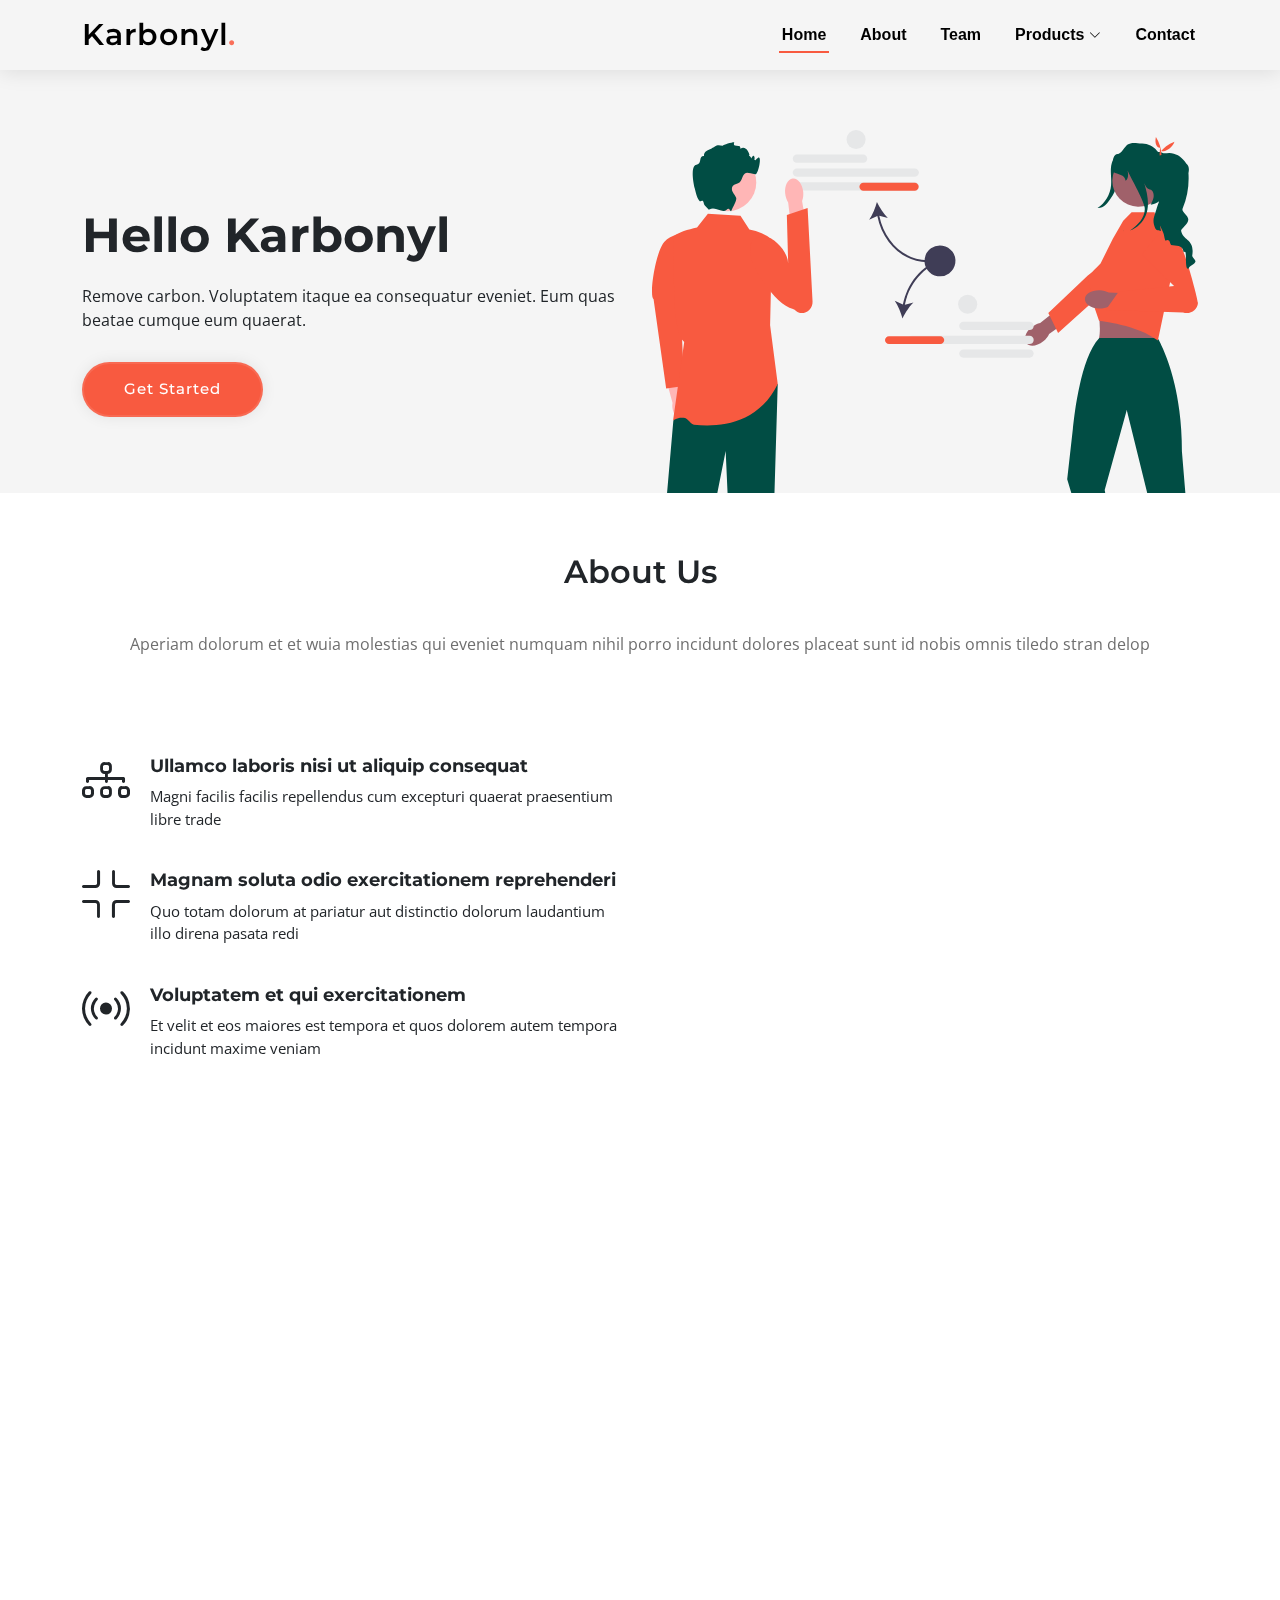
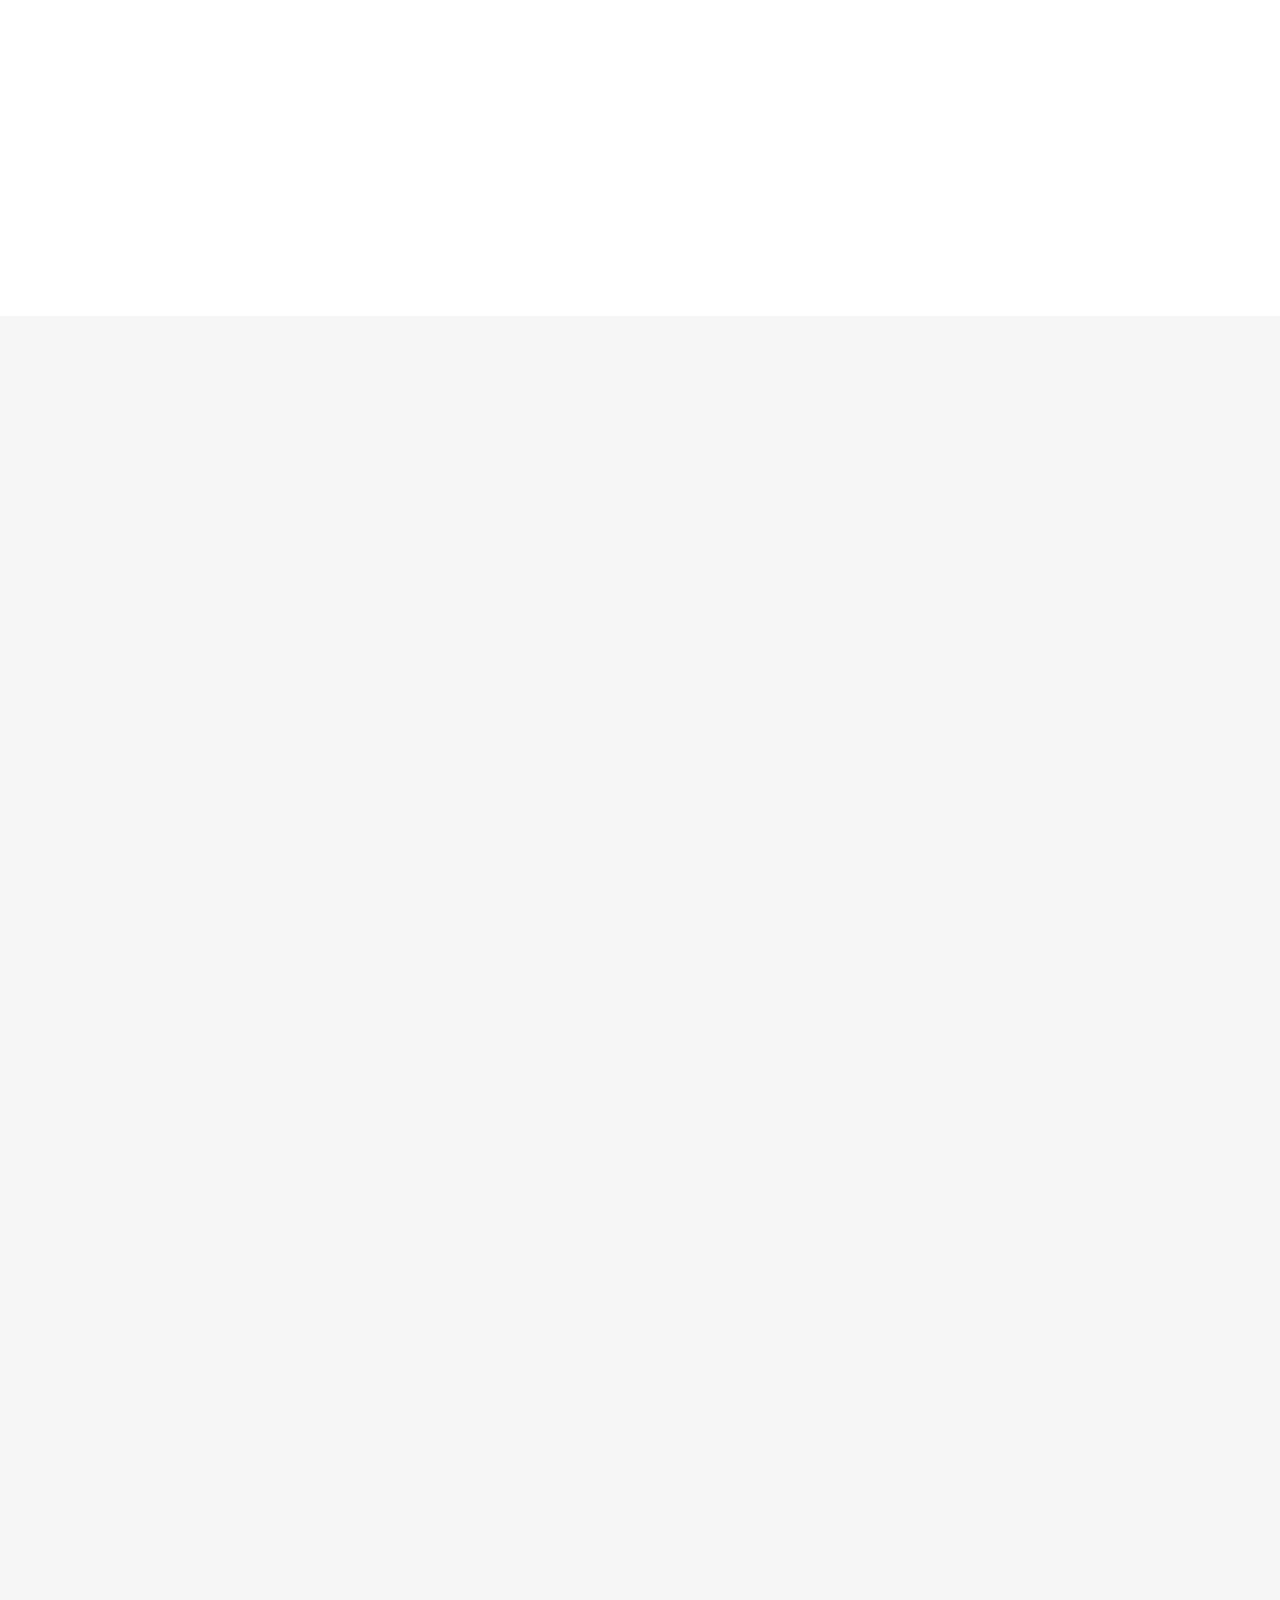
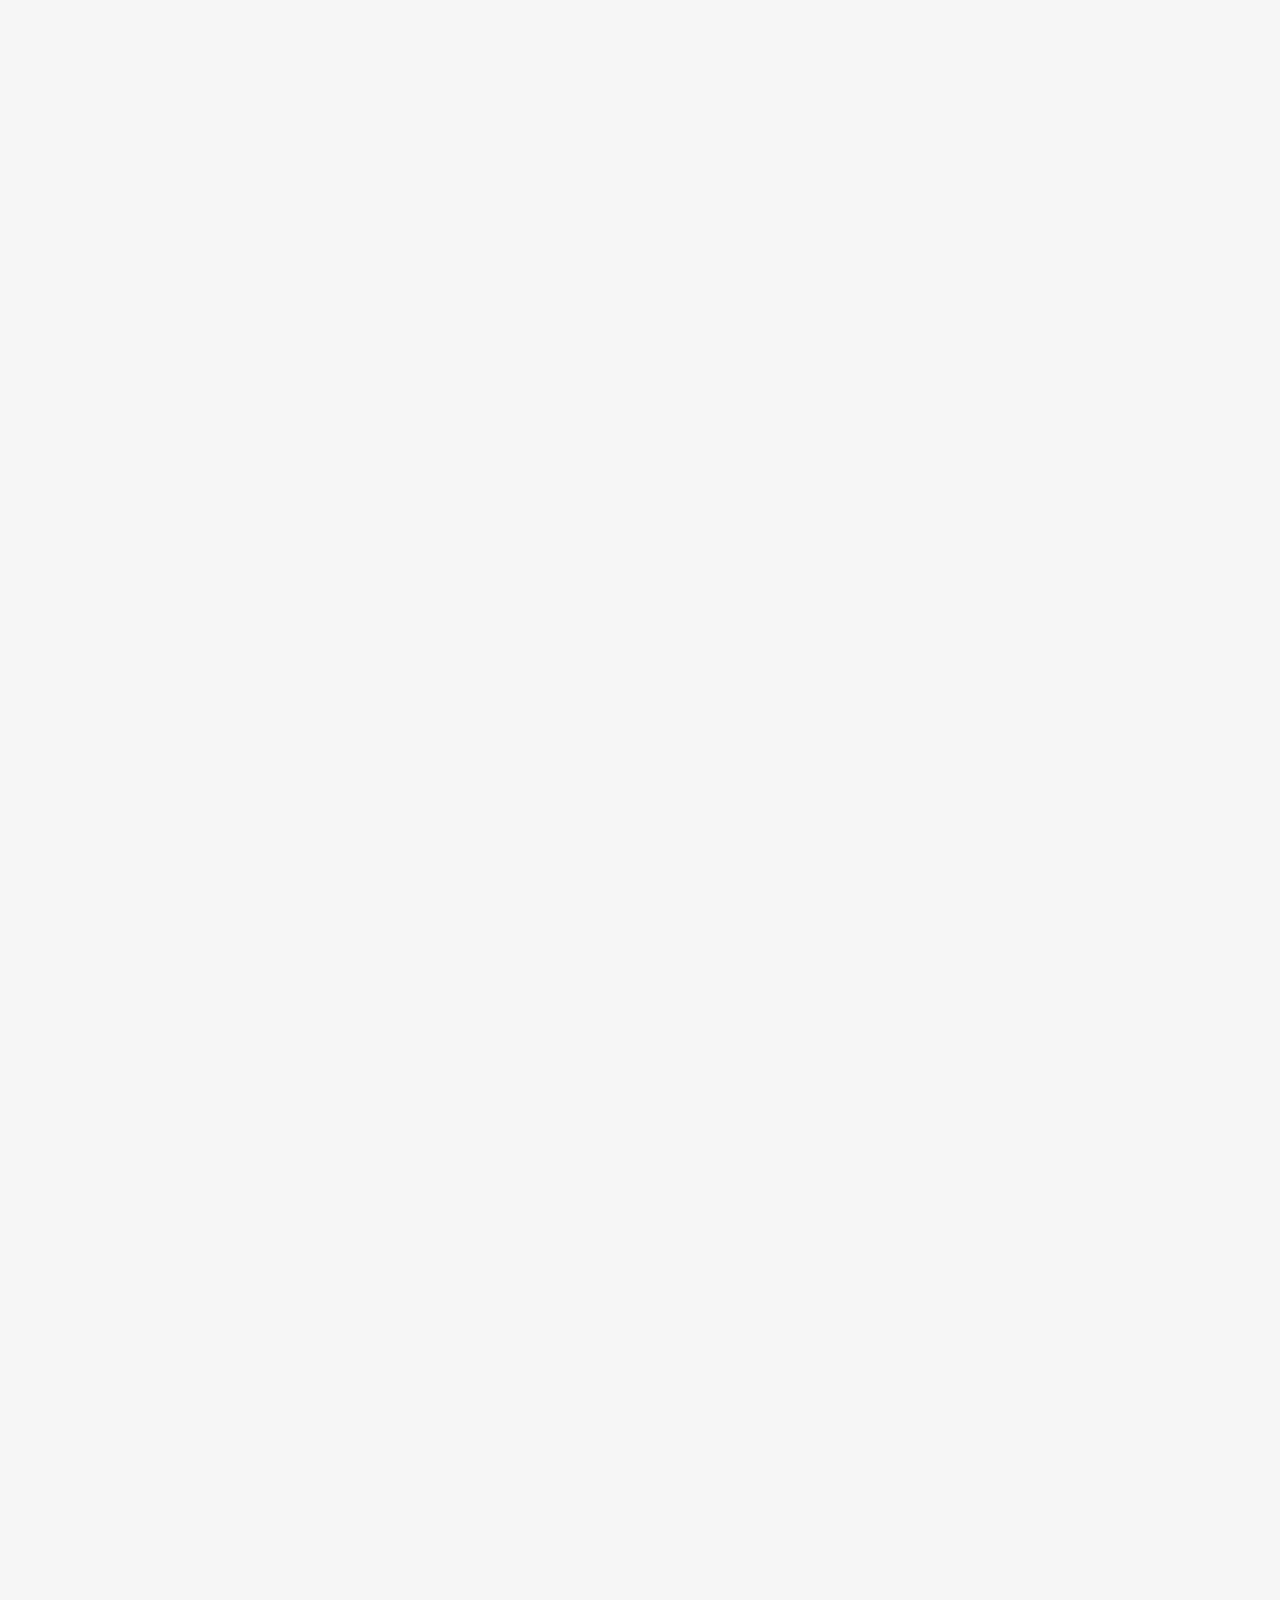
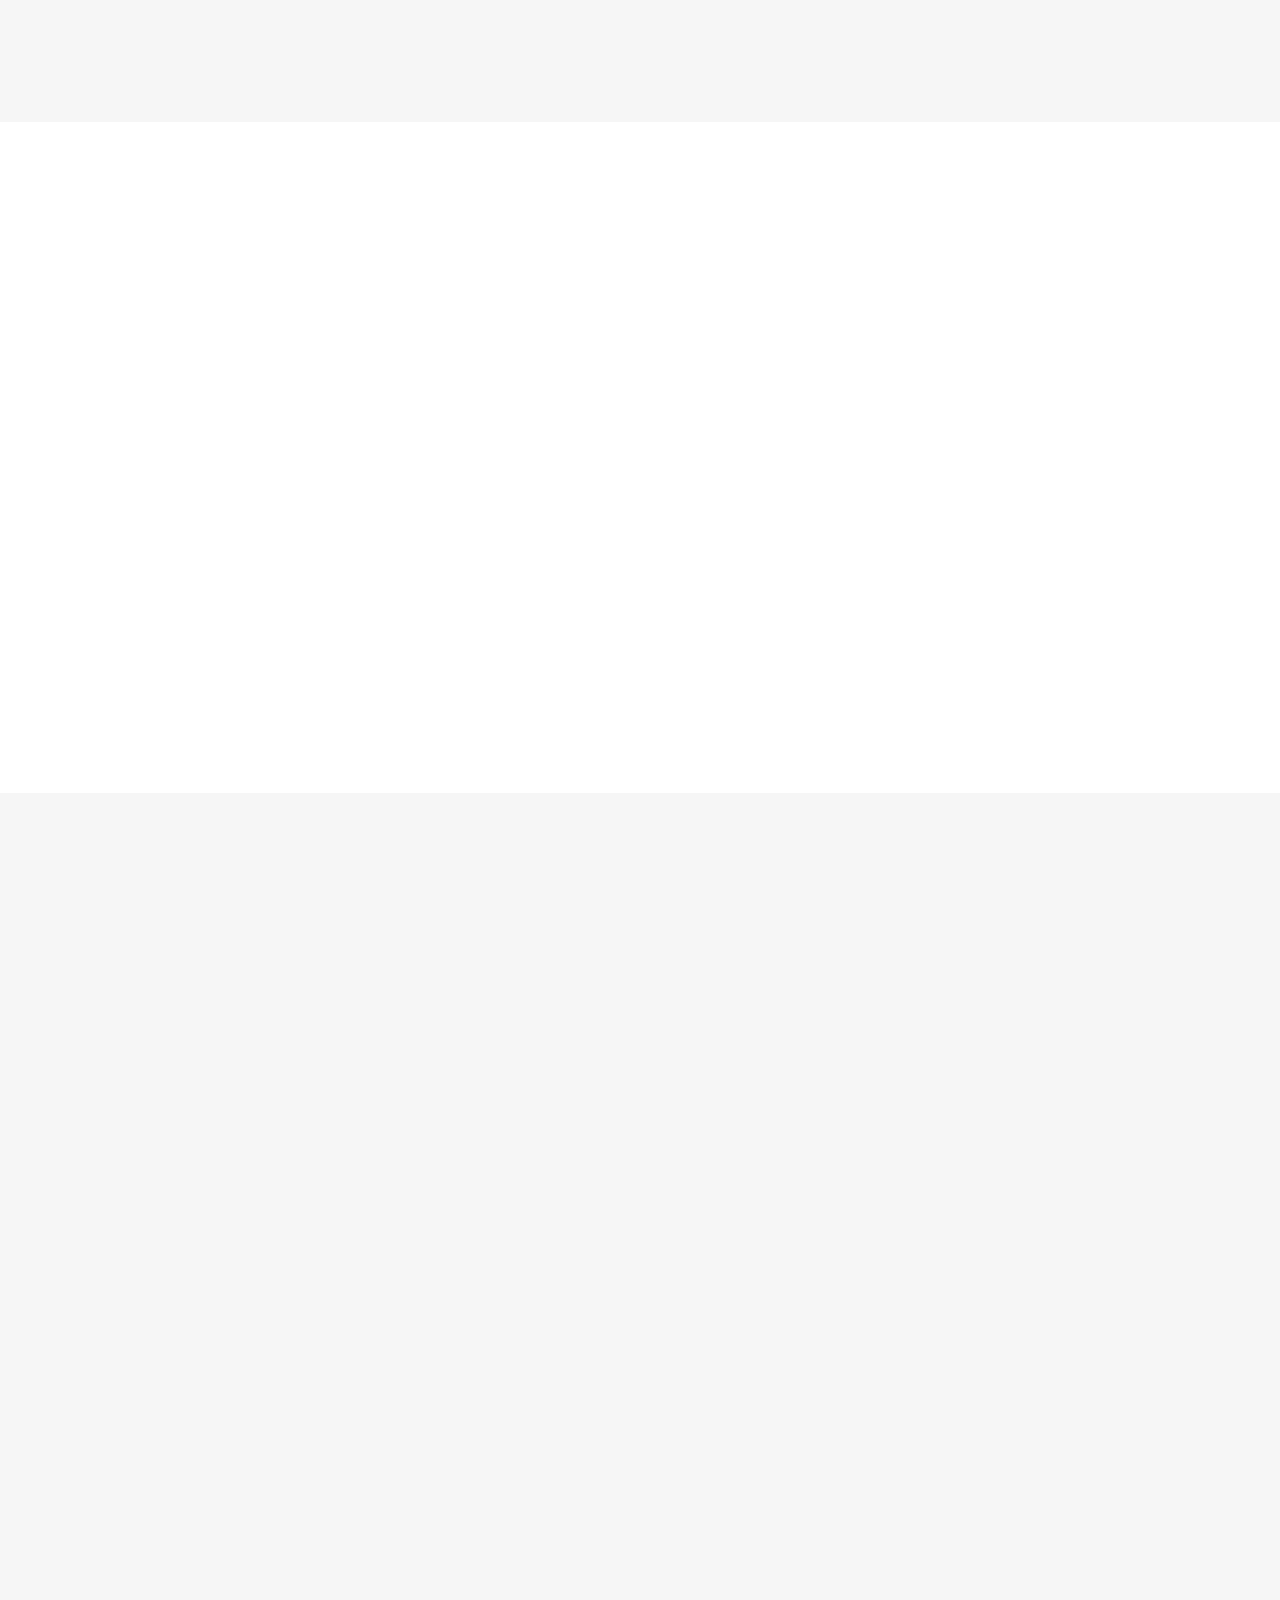
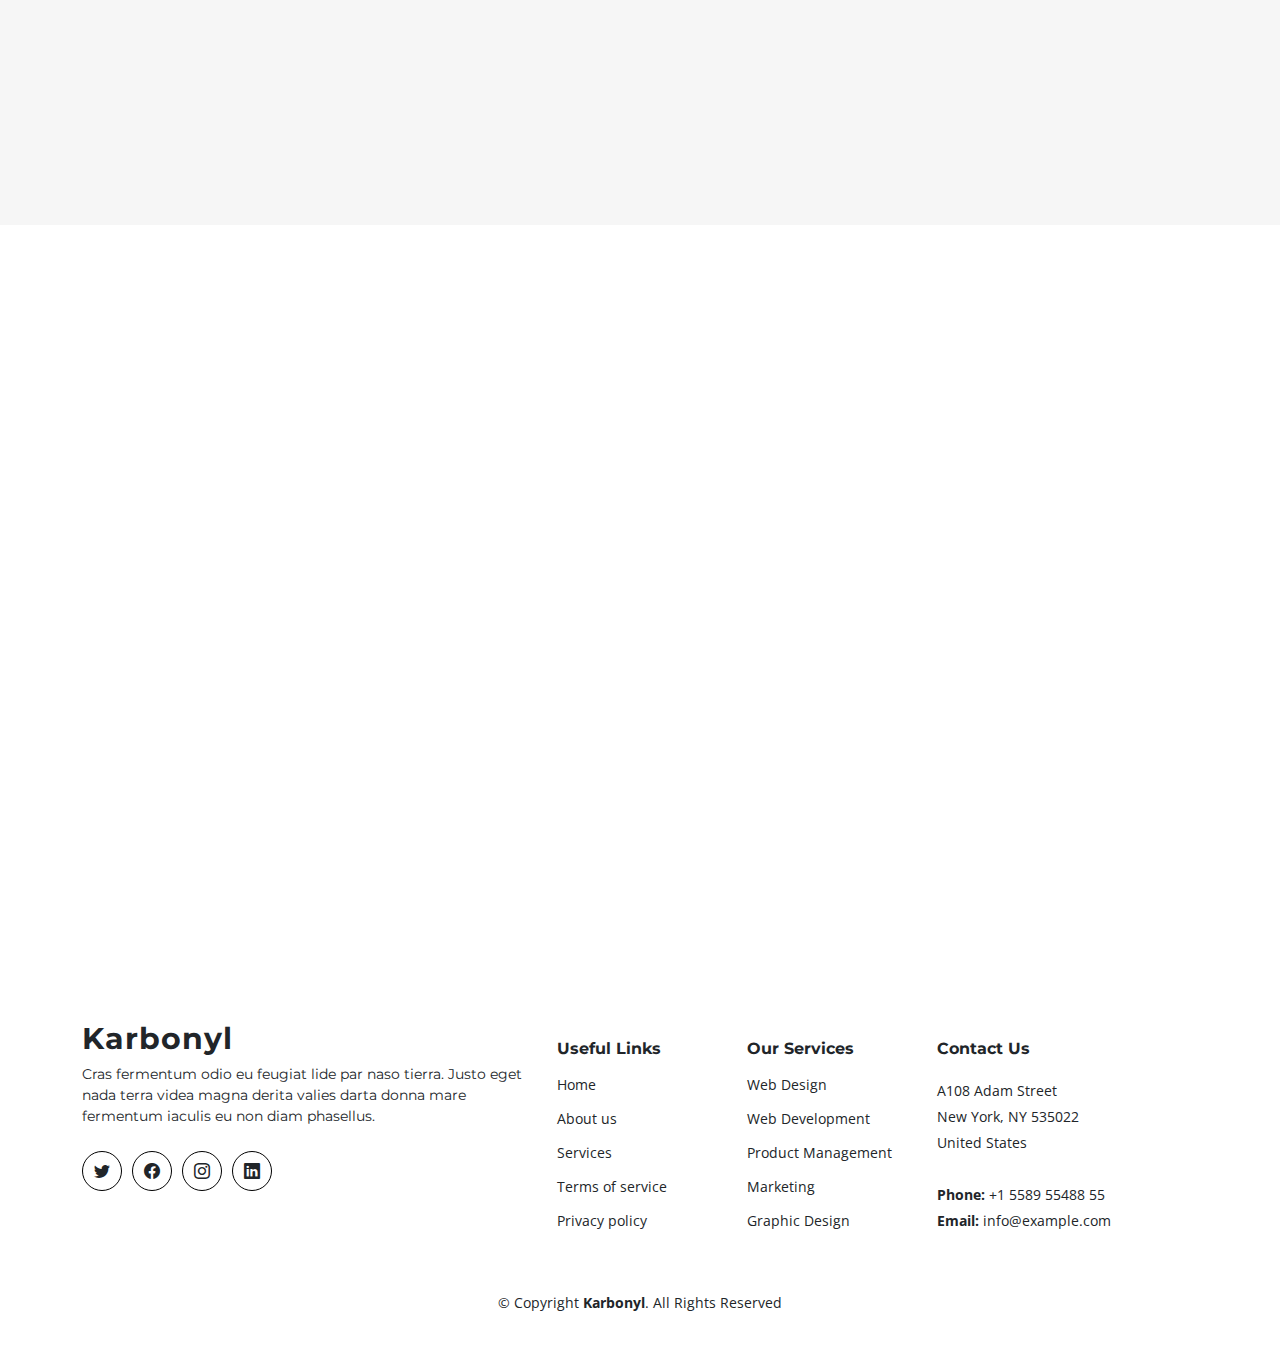
==== commit 56284a56: "marketplace page" ====
--- a/Impact/index.html
+++ b/Impact/index.html
@@ -5,13 +5,13 @@
   <meta charset="utf-8">
   <meta content="width=device-width, initial-scale=1.0" name="viewport">
 
-  <title>Impact Bootstrap Template - Index</title>
+  <title>Karbonyl Inc.</title>
   <meta content="" name="description">
   <meta content="" name="keywords">
 
   <!-- Favicons -->
-  <link href="assets/img/favicon.png" rel="icon">
-  <link href="assets/img/apple-touch-icon.png" rel="apple-touch-icon">
+  <!-- <link href="assets/img/favicon.png" rel="icon"> -->
+  <!-- <link href="assets/img/apple-touch-icon.png" rel="apple-touch-icon"> -->
 
   <!-- Google Fonts -->
   <link rel="preconnect" href="https://fonts.googleapis.com">
@@ -57,48 +57,34 @@
   <!-- End Top Bar -->
 
   <header id="header" class="header d-flex align-items-center">
-
     <div class="container-fluid container-xl d-flex align-items-center justify-content-between">
       <a href="index.html" class="logo d-flex align-items-center">
-        <!-- Uncomment the line below if you also wish to use an image logo -->
-        <!-- <img src="assets/img/logo.png" alt=""> -->
         <h1>Karbonyl<span>.</span></h1>
       </a>
       <nav id="navbar" class="navbar">
         <ul>
           <li><a href="#hero">Home</a></li>
          
-          <li><a href="#services">About</a></li>
+          <li><a href="#about">About</a></li>
           <li><a href="#team">Team</a></li>
            
           <li class="dropdown"><a href="#"><span>Products</span> <i class="bi bi-chevron-down dropdown-indicator"></i></a>
             <ul>
-              <li><a href="#">Marketplace</a></li>
-              <!-- <li class="dropdown"><a href="#"><span>Deep Drop Down</span> <i class="bi bi-chevron-down dropdown-indicator"></i></a>
-                <ul>
-                  <li><a href="#">Deep Drop Down 1</a></li>
-                  <li><a href="#">Deep Drop Down 2</a></li>
-                  <li><a href="#">Deep Drop Down 3</a></li>
-                  <li><a href="#">Deep Drop Down 4</a></li>
-                  <li><a href="#">Deep Drop Down 5</a></li> -->
-                <!-- </ul> -->
+              <li><a href="marketplace.html">Marketplace</a></li>
+  
               </li>
               <li><a href="#">Carbon Accounting</a></li>
-              <li><a href="#">Nature-Based Game(Eranko)</a></li>
+              <li><a href="#">Nature-Based Game (Eranko)</a></li>
                
             </ul>
           </li>
           <li><a href="#contact">Contact</a></li>
         </ul>
-      </nav><!-- .navbar -->
-
+      </nav>
       <i class="mobile-nav-toggle mobile-nav-show bi bi-list"></i>
       <i class="mobile-nav-toggle mobile-nav-hide d-none bi bi-x"></i>
-
     </div>
-  </header><!-- End Header -->
-  <!-- End Header -->
-
+  </header>
   <!-- ======= Hero Section ======= -->
   <section id="hero" class="hero">
     <div class="container position-relative">
@@ -107,52 +93,15 @@
           <h2>Hello <span>Karbonyl</span></h2>
           <p> Remove carbon. Voluptatem itaque ea consequatur eveniet. Eum quas beatae cumque eum quaerat.</p>
           <div class="d-flex justify-content-center justify-content-lg-start">
-            <a href="#about" class="btn-get-started">Get Started</a>
-            <a href="https://www.youtube.com/watch?v=LXb3EKWsInQ" class="glightbox btn-watch-video d-flex align-items-center"><i class="bi bi-play-circle"></i><span>Watch Video</span></a>
+            <a href="" class="btn-get-started">Get Started</a>
+            <!-- <a href="https://www.youtube.com/watch?v=LXb3EKWsInQ" class="glightbox btn-watch-video d-flex align-items-center"><i class="bi bi-play-circle"></i><span>Watch Video</span></a> -->
           </div>
         </div>
         <div class="col-lg-6 order-1 order-lg-2">
-          <img src="assets/img/hero-mail.png" class="img-fluid" alt="" data-aos="zoom-out" data-aos-delay="100">
+          <img src="assets/img/hero-img.svg" class="img-fluid" alt="" data-aos="zoom-out" data-aos-delay="100">
         </div>
       </div>
     </div>
-
-    <div class="icon-boxes position-relative">
-      <div class="container position-relative">
-        <div class="row gy-4 mt-5">
-
-          <div class="col-xl-3 col-md-6" data-aos="fade-up" data-aos-delay="100">
-            <div class="icon-box">
-              <div class="icon"><i class="bi bi-easel"></i></div>
-              <h4 class="title"><a href="" class="stretched-link">Lorem Ipsum</a></h4>
-            </div>
-          </div><!--End Icon Box -->
-
-          <div class="col-xl-3 col-md-6" data-aos="fade-up" data-aos-delay="200">
-            <div class="icon-box">
-              <div class="icon"><i class="bi bi-gem"></i></div>
-              <h4 class="title"><a href="" class="stretched-link">Sed ut perspiciatis</a></h4>
-            </div>
-          </div><!--End Icon Box -->
-
-          <div class="col-xl-3 col-md-6" data-aos="fade-up" data-aos-delay="300">
-            <div class="icon-box">
-              <div class="icon"><i class="bi bi-geo-alt"></i></div>
-              <h4 class="title"><a href="" class="stretched-link">Magni Dolores</a></h4>
-            </div>
-          </div><!--End Icon Box -->
-
-          <div class="col-xl-3 col-md-6" data-aos="fade-up" data-aos-delay="500">
-            <div class="icon-box">
-              <div class="icon"><i class="bi bi-command"></i></div>
-              <h4 class="title"><a href="" class="stretched-link">Nemo Enim</a></h4>
-            </div>
-          </div><!--End Icon Box -->
-
-        </div>
-      </div>
-    </div>
-
     </div>
   </section>
   <!-- End Hero Section -->
@@ -169,6 +118,42 @@
         </div>
 
         <div class="row gy-4">
+          <div class="col-lg-6 position-relative align-self-start order-lg-last order-first">
+            <img src="https://images.unsplash.com/photo-1543269865-cbf427effbad?ixlib=rb-4.0.3&ixid=MnwxMjA3fDB8MHxwaG90by1wYWdlfHx8fGVufDB8fHx8&auto=format&fit=crop&w=1170&q=80" class="img-fluid" alt="">
+            <!-- <a href="https://www.youtube.com/watch?v=LXb3EKWsInQ" class="glightbox play-btn"></a> -->
+          </div>
+          <div class="col-lg-6 content order-last  order-lg-first">
+            <!-- <h3>About Us</h3>
+            <p>
+              Dolor iure expedita id fuga asperiores qui sunt consequatur minima. Quidem voluptas deleniti. Sit quia molestiae quia quas qui magnam itaque veritatis dolores. Corrupti totam ut eius incidunt reiciendis veritatis asperiores placeat.
+            </p> -->
+            <ul>
+              <li>
+                <i class="bi bi-diagram-3"></i>
+                <div>
+                  <h5>Ullamco laboris nisi ut aliquip consequat</h5>
+                  <p>Magni facilis facilis repellendus cum excepturi quaerat praesentium libre trade</p>
+                </div>
+              </li>
+              <li >
+                <i class="bi bi-fullscreen-exit"></i>
+                <div>
+                  <h5>Magnam soluta odio exercitationem reprehenderi</h5>
+                  <p>Quo totam dolorum at pariatur aut distinctio dolorum laudantium illo direna pasata redi</p>
+                </div>
+              </li>
+              <li>
+                <i class="bi bi-broadcast"></i>
+                <div>
+                  <h5>Voluptatem et qui exercitationem</h5>
+                  <p>Et velit et eos maiores est tempora et quos dolorem autem tempora incidunt maxime veniam</p>
+                </div>
+              </li>
+            </ul>
+          </div>
+        </div>
+
+        <!-- <div class="row gy-4">
           <div class="col-lg-6">
             <h3>Voluptatem dignissimos provident quasi corporis</h3>
             <img src="assets/img/about.jpg" class="img-fluid rounded-4 mb-4" alt="">
@@ -197,10 +182,52 @@
               </div>
             </div>
           </div>
-        </div>
-
-      </div>
-    </section><!-- End About Us Section -->
+        </div> -->
+      </div>
+    </section>
+
+    <!-- <section id="about" class="about">
+      <div class="container" data-aos="fade-up">
+
+        <div class="row gy-4">
+          <div class="col-lg-6 position-relative align-self-start order-lg-last order-first">
+            <img src="assets/img/about.jpg" class="img-fluid" alt="">
+            <a href="https://www.youtube.com/watch?v=LXb3EKWsInQ" class="glightbox play-btn"></a>
+          </div>
+          <div class="col-lg-6 content order-last  order-lg-first">
+            <h3>About Us</h3>
+            <p>
+              Dolor iure expedita id fuga asperiores qui sunt consequatur minima. Quidem voluptas deleniti. Sit quia molestiae quia quas qui magnam itaque veritatis dolores. Corrupti totam ut eius incidunt reiciendis veritatis asperiores placeat.
+            </p>
+            <ul>
+              <li data-aos="fade-up" data-aos-delay="100">
+                <i class="bi bi-diagram-3"></i>
+                <div>
+                  <h5>Ullamco laboris nisi ut aliquip consequat</h5>
+                  <p>Magni facilis facilis repellendus cum excepturi quaerat praesentium libre trade</p>
+                </div>
+              </li>
+              <li data-aos="fade-up" data-aos-delay="200">
+                <i class="bi bi-fullscreen-exit"></i>
+                <div>
+                  <h5>Magnam soluta odio exercitationem reprehenderi</h5>
+                  <p>Quo totam dolorum at pariatur aut distinctio dolorum laudantium illo direna pasata redi</p>
+                </div>
+              </li>
+              <li data-aos="fade-up" data-aos-delay="300">
+                <i class="bi bi-broadcast"></i>
+                <div>
+                  <h5>Voluptatem et qui exercitationem</h5>
+                  <p>Et velit et eos maiores est tempora et quos dolorem autem tempora incidunt maxime veniam</p>
+                </div>
+              </li>
+            </ul>
+          </div>
+        </div>
+      </div>
+    </section> -->
+    
+    <!-- End About Us Section -->
 
     <!-- ======= Clients Section ======= -->
     <section id="clients" class="clients">
@@ -223,7 +250,7 @@
     </section><!-- End Clients Section -->
 
     <!-- ======= Stats Counter Section ======= -->
-    <section id="stats-counter" class="stats-counter">
+    <!-- <section id="stats-counter" class="stats-counter">
       <div class="container" data-aos="fade-up">
 
         <div class="row gy-4 align-items-center">
@@ -237,24 +264,27 @@
             <div class="stats-item d-flex align-items-center">
               <span data-purecounter-start="0" data-purecounter-end="232" data-purecounter-duration="1" class="purecounter"></span>
               <p><strong>Happy Clients</strong> consequuntur quae diredo para mesta</p>
-            </div><!-- End Stats Item -->
+            </div>
+
 
             <div class="stats-item d-flex align-items-center">
               <span data-purecounter-start="0" data-purecounter-end="521" data-purecounter-duration="1" class="purecounter"></span>
               <p><strong>Projects</strong> adipisci atque cum quia aut</p>
-            </div><!-- End Stats Item -->
+            </div>
 
             <div class="stats-item d-flex align-items-center">
               <span data-purecounter-start="0" data-purecounter-end="453" data-purecounter-duration="1" class="purecounter"></span>
               <p><strong>Hours Of Support</strong> aut commodi quaerat</p>
-            </div><!-- End Stats Item -->
-
-          </div>
-
-        </div>
-
-      </div>
-    </section><!-- End Stats Counter Section -->
+            </div>
+
+          </div>
+
+        </div>
+
+      </div>
+    </section> -->
+    
+    <!-- End Stats Counter Section -->
 
     <!-- ======= Call To Action Section ======= -->
     <section id="call-to-action" class="call-to-action">
@@ -349,7 +379,7 @@
     </section><!-- End Our Services Section -->
 
     <!-- ======= Testimonials Section ======= -->
-    <section id="testimonials" class="testimonials">
+    <!-- <section id="testimonials" class="testimonials">
       <div class="container" data-aos="fade-up">
 
         <div class="section-header">
@@ -380,7 +410,7 @@
                   </p>
                 </div>
               </div>
-            </div><!-- End testimonial item -->
+            </div>
 
             <div class="swiper-slide">
               <div class="testimonial-wrap">
@@ -402,7 +432,7 @@
                   </p>
                 </div>
               </div>
-            </div><!-- End testimonial item -->
+            </div>
 
             <div class="swiper-slide">
               <div class="testimonial-wrap">
@@ -424,7 +454,7 @@
                   </p>
                 </div>
               </div>
-            </div><!-- End testimonial item -->
+            </div>
 
             <div class="swiper-slide">
               <div class="testimonial-wrap">
@@ -446,7 +476,7 @@
                   </p>
                 </div>
               </div>
-            </div><!-- End testimonial item -->
+            </div>
 
             <div class="swiper-slide">
               <div class="testimonial-wrap">
@@ -468,14 +498,15 @@
                   </p>
                 </div>
               </div>
-            </div><!-- End testimonial item -->
+            </div>
 
           </div>
           <div class="swiper-pagination"></div>
         </div>
 
       </div>
-    </section><!-- End Testimonials Section -->
+    </section> -->
+    <!-- End Testimonials Section -->
 
     <!-- ======= Portfolio Section ======= -->
     <section id="portfolio" class="portfolio sections-bg">
@@ -771,7 +802,7 @@
     </section><!-- End Pricing Section -->
 
     <!-- ======= Frequently Asked Questions Section ======= -->
-    <section id="faq" class="faq">
+    <!-- <section id="faq" class="faq">
       <div class="container" data-aos="fade-up">
 
         <div class="row gy-4">
@@ -801,8 +832,7 @@
                     Feugiat pretium nibh ipsum consequat. Tempus iaculis urna id volutpat lacus laoreet non curabitur gravida. Venenatis lectus magna fringilla urna porttitor rhoncus dolor purus non.
                   </div>
                 </div>
-              </div><!-- # Faq item-->
-
+              </div>
               <div class="accordion-item">
                 <h3 class="accordion-header">
                   <button class="accordion-button collapsed" type="button" data-bs-toggle="collapse" data-bs-target="#faq-content-2">
@@ -815,8 +845,7 @@
                     Dolor sit amet consectetur adipiscing elit pellentesque habitant morbi. Id interdum velit laoreet id donec ultrices. Fringilla phasellus faucibus scelerisque eleifend donec pretium. Est pellentesque elit ullamcorper dignissim. Mauris ultrices eros in cursus turpis massa tincidunt dui.
                   </div>
                 </div>
-              </div><!-- # Faq item-->
-
+              </div>
               <div class="accordion-item">
                 <h3 class="accordion-header">
                   <button class="accordion-button collapsed" type="button" data-bs-toggle="collapse" data-bs-target="#faq-content-3">
@@ -829,8 +858,7 @@
                     Eleifend mi in nulla posuere sollicitudin aliquam ultrices sagittis orci. Faucibus pulvinar elementum integer enim. Sem nulla pharetra diam sit amet nisl suscipit. Rutrum tellus pellentesque eu tincidunt. Lectus urna duis convallis convallis tellus. Urna molestie at elementum eu facilisis sed odio morbi quis
                   </div>
                 </div>
-              </div><!-- # Faq item-->
-
+              </div>
               <div class="accordion-item">
                 <h3 class="accordion-header">
                   <button class="accordion-button collapsed" type="button" data-bs-toggle="collapse" data-bs-target="#faq-content-4">
@@ -843,8 +871,7 @@
                     Dolor sit amet consectetur adipiscing elit pellentesque habitant morbi. Id interdum velit laoreet id donec ultrices. Fringilla phasellus faucibus scelerisque eleifend donec pretium. Est pellentesque elit ullamcorper dignissim. Mauris ultrices eros in cursus turpis massa tincidunt dui.
                   </div>
                 </div>
-              </div><!-- # Faq item-->
-
+              </div>
               <div class="accordion-item">
                 <h3 class="accordion-header">
                   <button class="accordion-button collapsed" type="button" data-bs-toggle="collapse" data-bs-target="#faq-content-5">
@@ -857,18 +884,18 @@
                     Molestie a iaculis at erat pellentesque adipiscing commodo. Dignissim suspendisse in est ante in. Nunc vel risus commodo viverra maecenas accumsan. Sit amet nisl suscipit adipiscing bibendum est. Purus gravida quis blandit turpis cursus in
                   </div>
                 </div>
-              </div><!-- # Faq item-->
-
-            </div>
-
-          </div>
-        </div>
-
-      </div>
-    </section><!-- End Frequently Asked Questions Section -->
+              </div>
+            </div>
+
+          </div>
+        </div>
+      </div>
+    </section> -->
+    
+    <!-- End Frequently Asked Questions Section -->
 
     <!-- ======= Recent Blog Posts Section ======= -->
-    <section id="recent-posts" class="recent-posts sections-bg">
+    <!-- <section id="recent-posts" class="recent-posts sections-bg">
       <div class="container" data-aos="fade-up">
 
         <div class="section-header">
@@ -902,7 +929,7 @@
               </div>
 
             </article>
-          </div><!-- End post list item -->
+          </div>
 
           <div class="col-xl-4 col-md-6">
             <article>
@@ -928,7 +955,7 @@
               </div>
 
             </article>
-          </div><!-- End post list item -->
+          </div>
 
           <div class="col-xl-4 col-md-6">
             <article>
@@ -954,12 +981,13 @@
               </div>
 
             </article>
-          </div><!-- End post list item -->
-
-        </div><!-- End recent posts list -->
-
-      </div>
-    </section><!-- End Recent Blog Posts Section -->
+          </div>
+ 
+        </div>
+      </div>
+    </section>
+     -->
+    <!-- End Recent Blog Posts Section -->
 
     <!-- ======= Contact Section ======= -->
     <section id="contact" class="contact">
@@ -1049,7 +1077,7 @@
       <div class="row gy-4">
         <div class="col-lg-5 col-md-12 footer-info">
           <a href="index.html" class="logo d-flex align-items-center">
-            <span>Impact</span>
+            <span>Karbonyl</span>
           </a>
           <p>Cras fermentum odio eu feugiat lide par naso tierra. Justo eget nada terra videa magna derita valies darta donna mare fermentum iaculis eu non diam phasellus.</p>
           <div class="social-links d-flex mt-4">
@@ -1099,15 +1127,15 @@
 
     <div class="container mt-4">
       <div class="copyright">
-        &copy; Copyright <strong><span>Impact</span></strong>. All Rights Reserved
-      </div>
-      <div class="credits">
-        <!-- All the links in the footer should remain intact. -->
-        <!-- You can delete the links only if you purchased the pro version. -->
-        <!-- Licensing information: https://bootstrapmade.com/license/ -->
-        <!-- Purchase the pro version with working PHP/AJAX contact form: https://bootstrapmade.com/impact-bootstrap-business-website-template/ -->
+        &copy; Copyright <strong><span>Karbonyl</span></strong>. All Rights Reserved
+      </div>
+      <!-- <div class="credits">
+        All the links in the footer should remain intact.
+        You can delete the links only if you purchased the pro version. 
+        Licensing information: https://bootstrapmade.com/license/ 
+        Purchase the pro version with working PHP/AJAX contact form: https://bootstrapmade.com/impact-bootstrap-business-website-template/
         Designed by <a href="https://bootstrapmade.com/">BootstrapMade</a>
-      </div>
+      </div> -->
     </div>
 
   </footer><!-- End Footer -->
--- a/Impact/assets/css/main.css
+++ b/Impact/assets/css/main.css
@@ -1,16 +1,3 @@
-/**
-* Template Name: Impact
-* Updated: Mar 10 2023 with Bootstrap v5.2.3
-* Template URL: https://bootstrapmade.com/impact-bootstrap-business-website-template/
-* Author: BootstrapMade.com
-* License: https://bootstrapmade.com/license/
-*/
-
-/*--------------------------------------------------------------
-# Set main reusable colors and fonts using CSS variables
-# Learn more about CSS variables at https://developer.mozilla.org/en-US/docs/Web/CSS/Using_CSS_custom_properties
---------------------------------------------------------------*/
-/* Fonts */
 :root {
   --font-default: "Open Sans", system-ui, -apple-system, "Segoe UI", Roboto, "Helvetica Neue", Arial, "Noto Sans", "Liberation Sans", sans-serif, "Apple Color Emoji", "Segoe UI Emoji", "Segoe UI Symbol", "Noto Color Emoji";
   --font-primary: "Montserrat", sans-serif;
@@ -21,7 +8,7 @@
 :root {
   --color-default: #222222;
   /* --color-primary: #008374; */
-  --color-primary: #ffffff;
+  /* --color-primary: #ffffff; */
   --color-secondary: #f85a40;
 }
 
@@ -36,6 +23,7 @@
 body {
   font-family: var(--font-default);
   /* color: var(--color-default); */
+
 }
 
 a {
@@ -107,7 +95,7 @@
   padding: 60px 0 60px 0;
   min-height: 20vh;
   position: relative;
-  background-color: var(--color-primary);
+  /* background-color: var(--color-primary); */
 }
 
 .breadcrumbs .page-header h2 {
@@ -292,7 +280,8 @@
   transition: all 0.5s;
   z-index: 997;
   height: 90px;
-  background-color: var(--color-primary);
+  /* background-color: var(--color-primary); */
+  background-color: #f5f5f5;
 }
 
 .header.sticked {
@@ -364,7 +353,8 @@
     font-family: var(--font-secondary);
     font-size: 16px;
     font-weight: 600;
-    color: rgba(255, 255, 255, 0.6);
+    /* color: rgba(255, 255, 255, 0.6); */
+    color: #000;
     white-space: nowrap;
     transition: 0.3s;
     position: relative;
@@ -401,7 +391,7 @@
   .navbar .active,
   .navbar .active:focus,
   .navbar li:hover>a {
-    color: #fff;
+    /* color: #fff; */
   }
 
   .navbar .dropdown ul {
@@ -429,7 +419,7 @@
     font-size: 15px;
     text-transform: none;
     font-weight: 600;
-    color: #006a5d;
+    /* color: #006a5d; */
   }
 
   .navbar .dropdown ul a i {
@@ -607,6 +597,7 @@
 /*--------------------------------------------------------------
 # About Us Section
 --------------------------------------------------------------*/
+/*
 .about h3 {
   font-weight: 700;
   font-size: 28px;
@@ -736,10 +727,47 @@
     opacity: 0;
   }
 }
+ */
+
+
+
+.about .content ul {
+  list-style: none;
+  padding: 0;
+}
+
+.about .content ul li {
+  display: flex;
+  align-items: flex-start;
+  margin-top: 40px;
+}
+
+.about .content ul i {
+  flex-shrink: 0;
+  font-size: 48px;
+  color: var(--color-primary);
+  margin-right: 20px;
+  line-height: 0;
+}
+
+.about .content ul h5 {
+  font-size: 18px;
+  font-weight: 700;
+  /* color: #19335c; */
+}
+
+.about .content ul p {
+  font-size: 15px;
+}
+
+.about .content p:last-child {
+  margin-bottom: 0;
+}
 
 /*--------------------------------------------------------------
 # Clients Section
 --------------------------------------------------------------*/
+
 .clients {
   padding: 40px 0;
 }
@@ -1871,7 +1899,8 @@
 .hero {
   width: 100%;
   position: relative;
-  background: var(--color-primary);
+  /* background: var(--color-primary); */
+  background: #f5f5f5;
   padding: 60px 0 0 0;
 }
 
@@ -1903,8 +1932,9 @@
   padding: 14px 40px;
   border-radius: 50px;
   transition: 0.3s;
-  color: #000;
+  color: white;
   /* background: rgba(255, 255, 255, 0.1); */
+  background-color: var(--color-secondary);
   box-shadow: 0 0 15px rgba(0, 0, 0, 0.08);
   border: 2px solid rgba(255, 255, 255, 0.1);
 }
@@ -2561,7 +2591,7 @@
   font-size: 14px;
   background-color: var(--color-primary);
   padding: 50px 0;
-  color: white;
+  /* color: white; */
 }
 
 .footer .footer-info .logo {
@@ -2578,7 +2608,7 @@
   font-size: 30px;
   font-weight: 700;
   letter-spacing: 1px;
-  color: #fff;
+  /* color: #fff; */
   font-family: var(--font-primary);
 }
 
@@ -2594,9 +2624,10 @@
   width: 40px;
   height: 40px;
   border-radius: 50%;
-  border: 1px solid rgba(255, 255, 255, 0.2);
+  /* border: 1px solid rgba(255, 255, 255, 0.2); */
+  border: 1px solid #000;
   font-size: 16px;
-  color: rgba(255, 255, 255, 0.7);
+  /* color: rgba(255, 255, 255, 0.7); */
   margin-right: 10px;
   transition: 0.3s;
 }
@@ -2641,7 +2672,7 @@
 }
 
 .footer .footer-links ul a {
-  color: rgba(255, 255, 255, 0.7);
+  /* color: rgba(255, 255, 255, 0.7); */
   transition: 0.3s;
   display: inline-block;
   line-height: 1;
